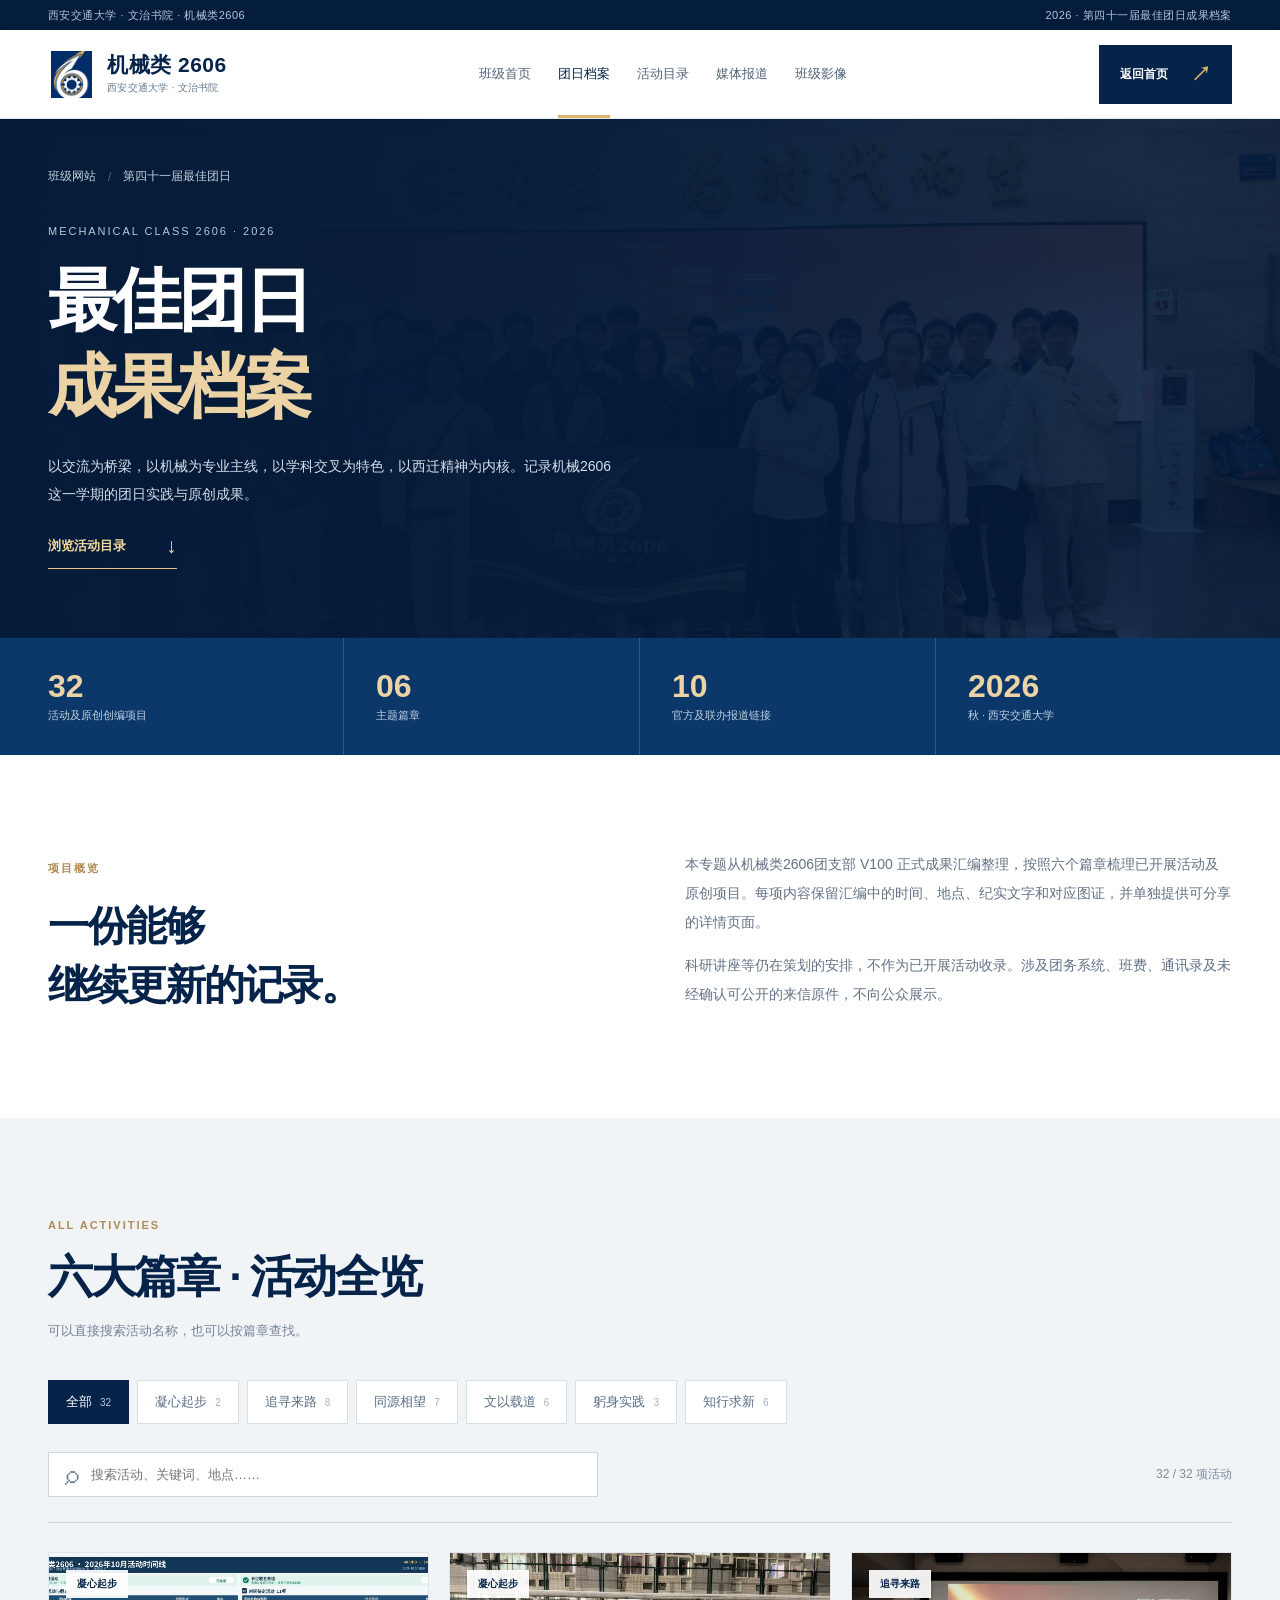
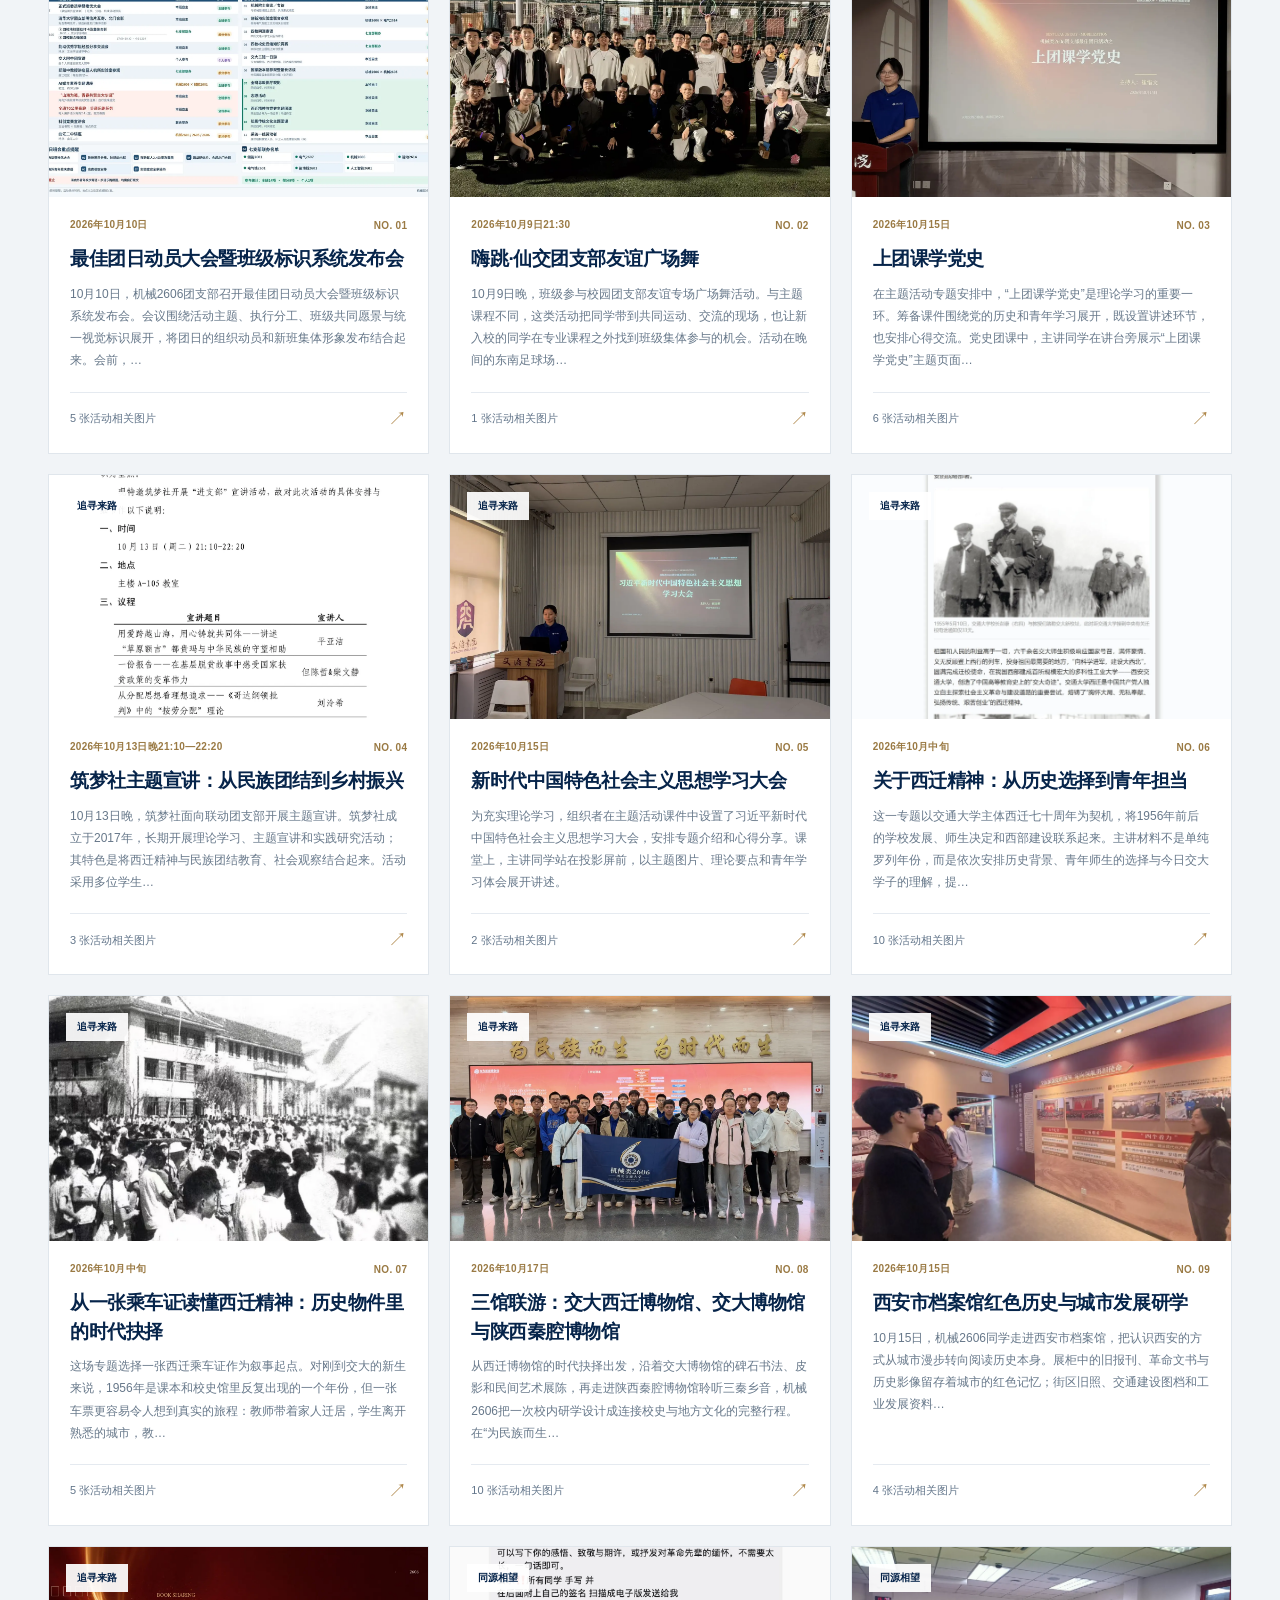
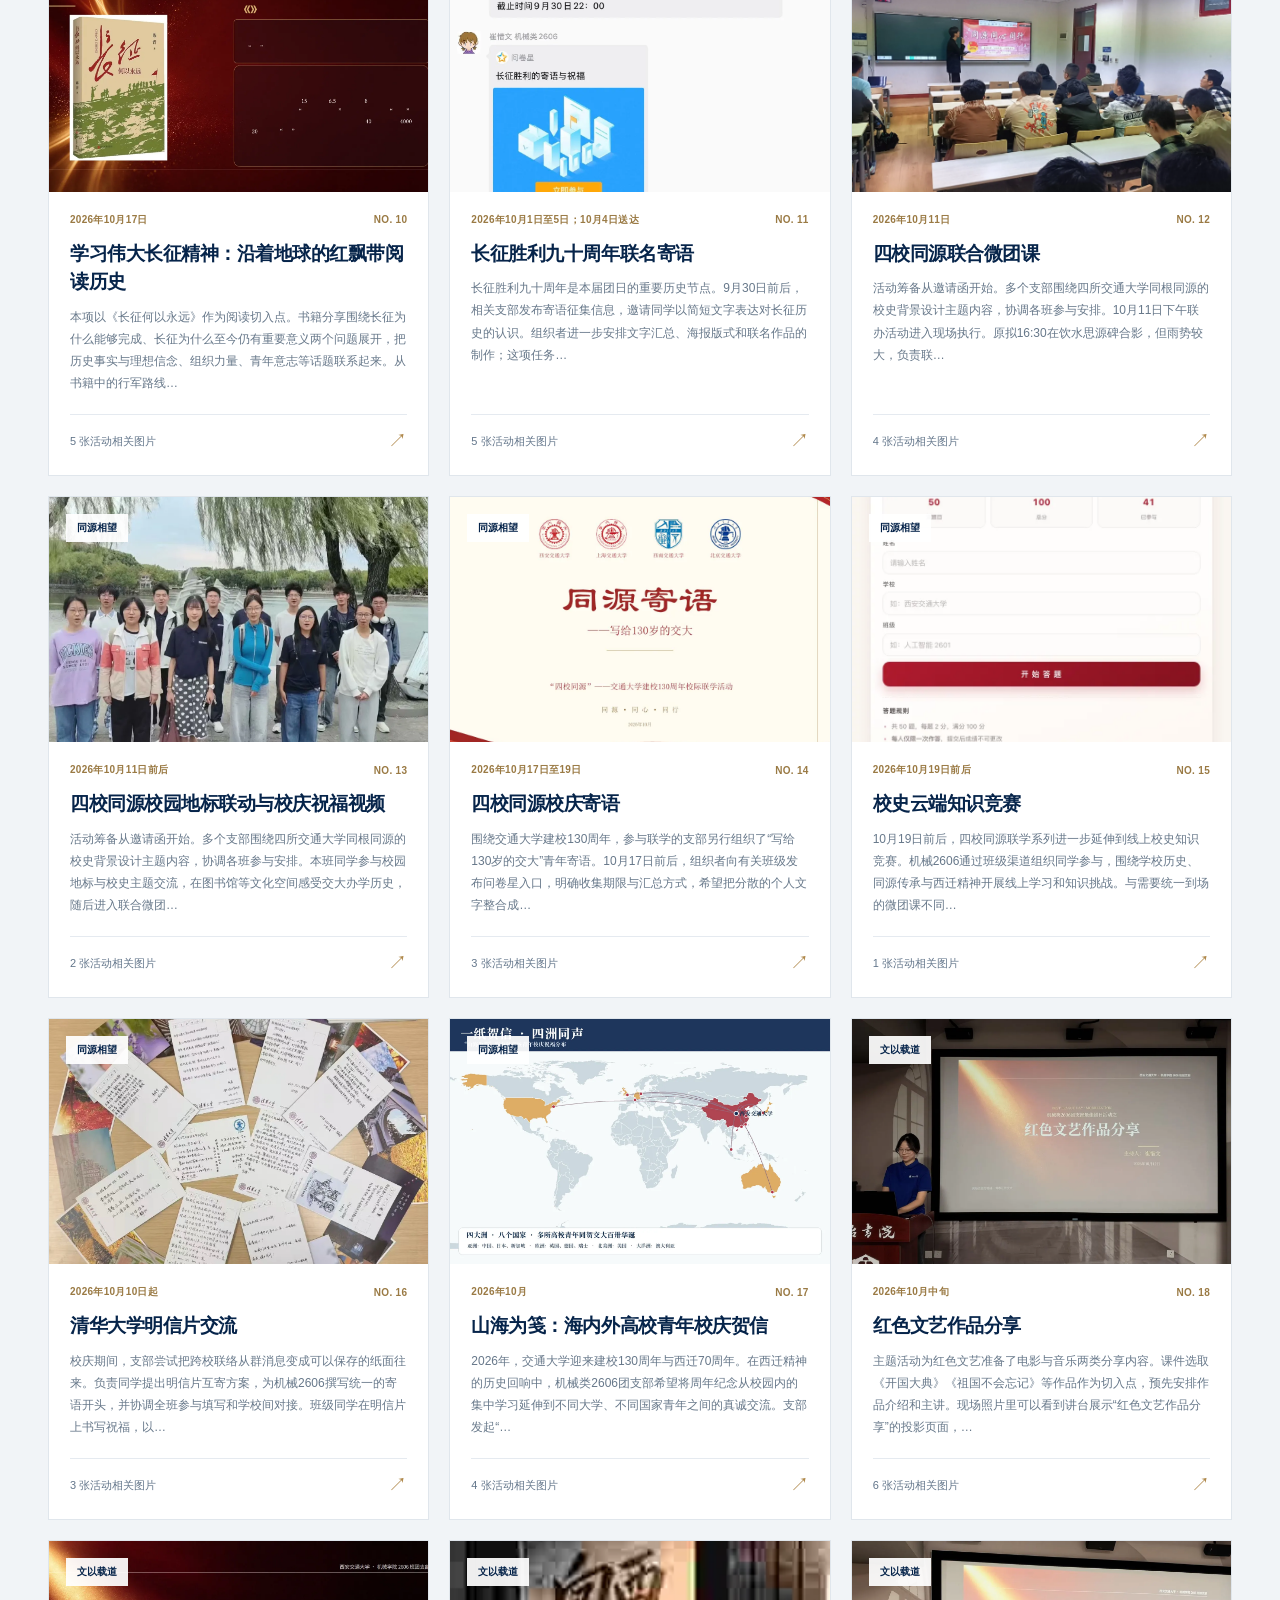
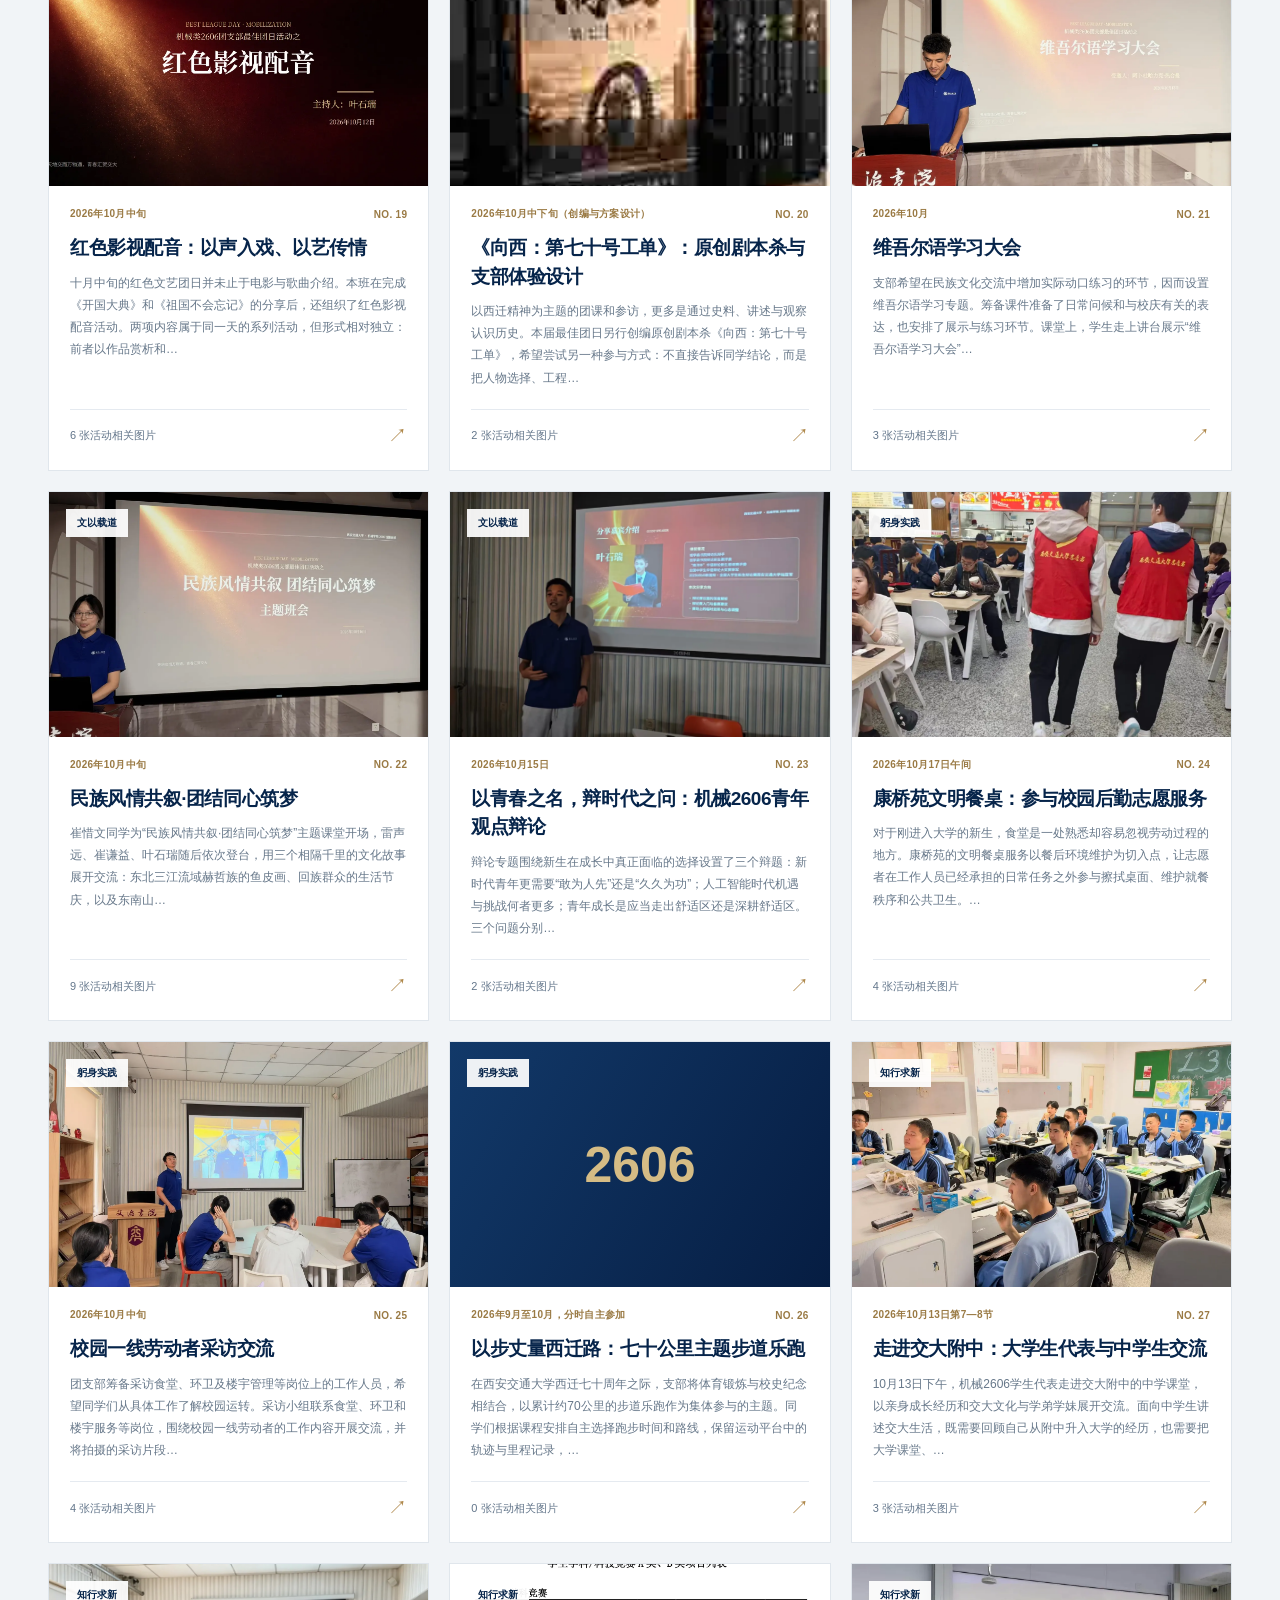
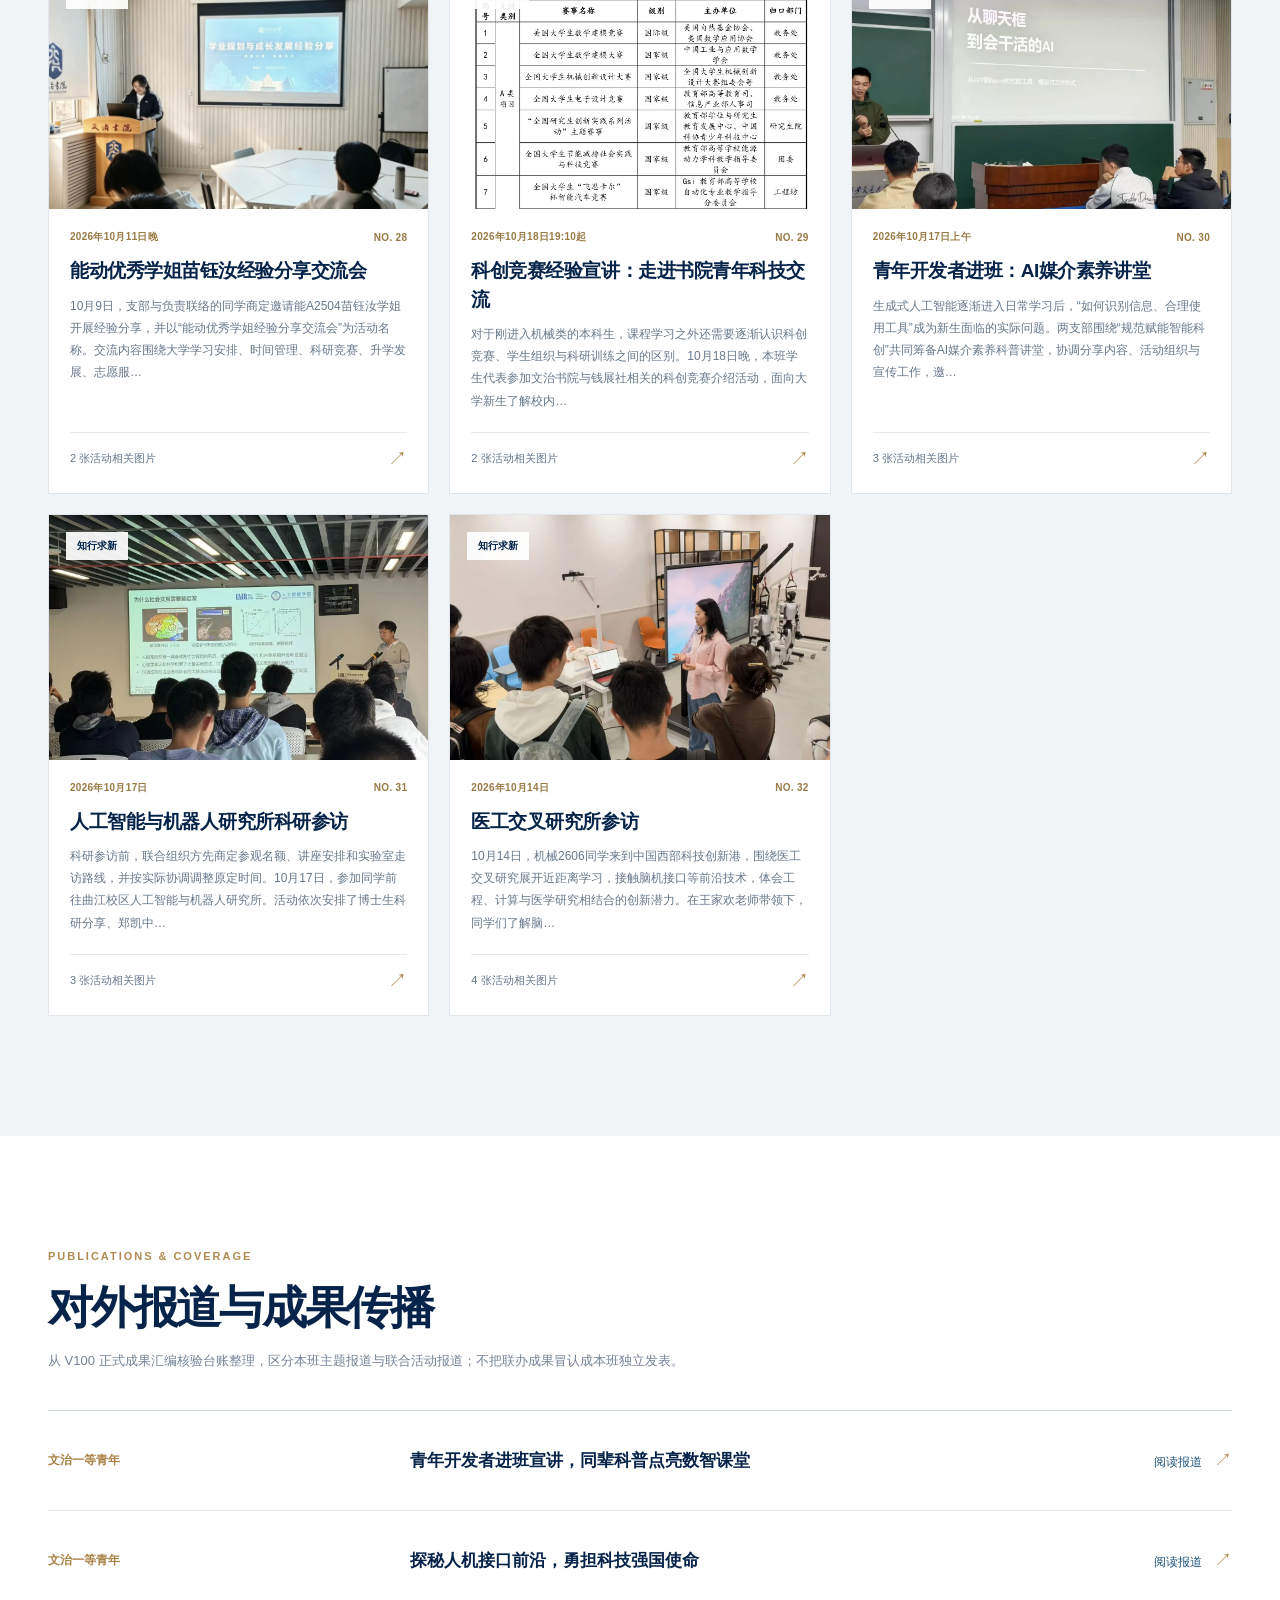
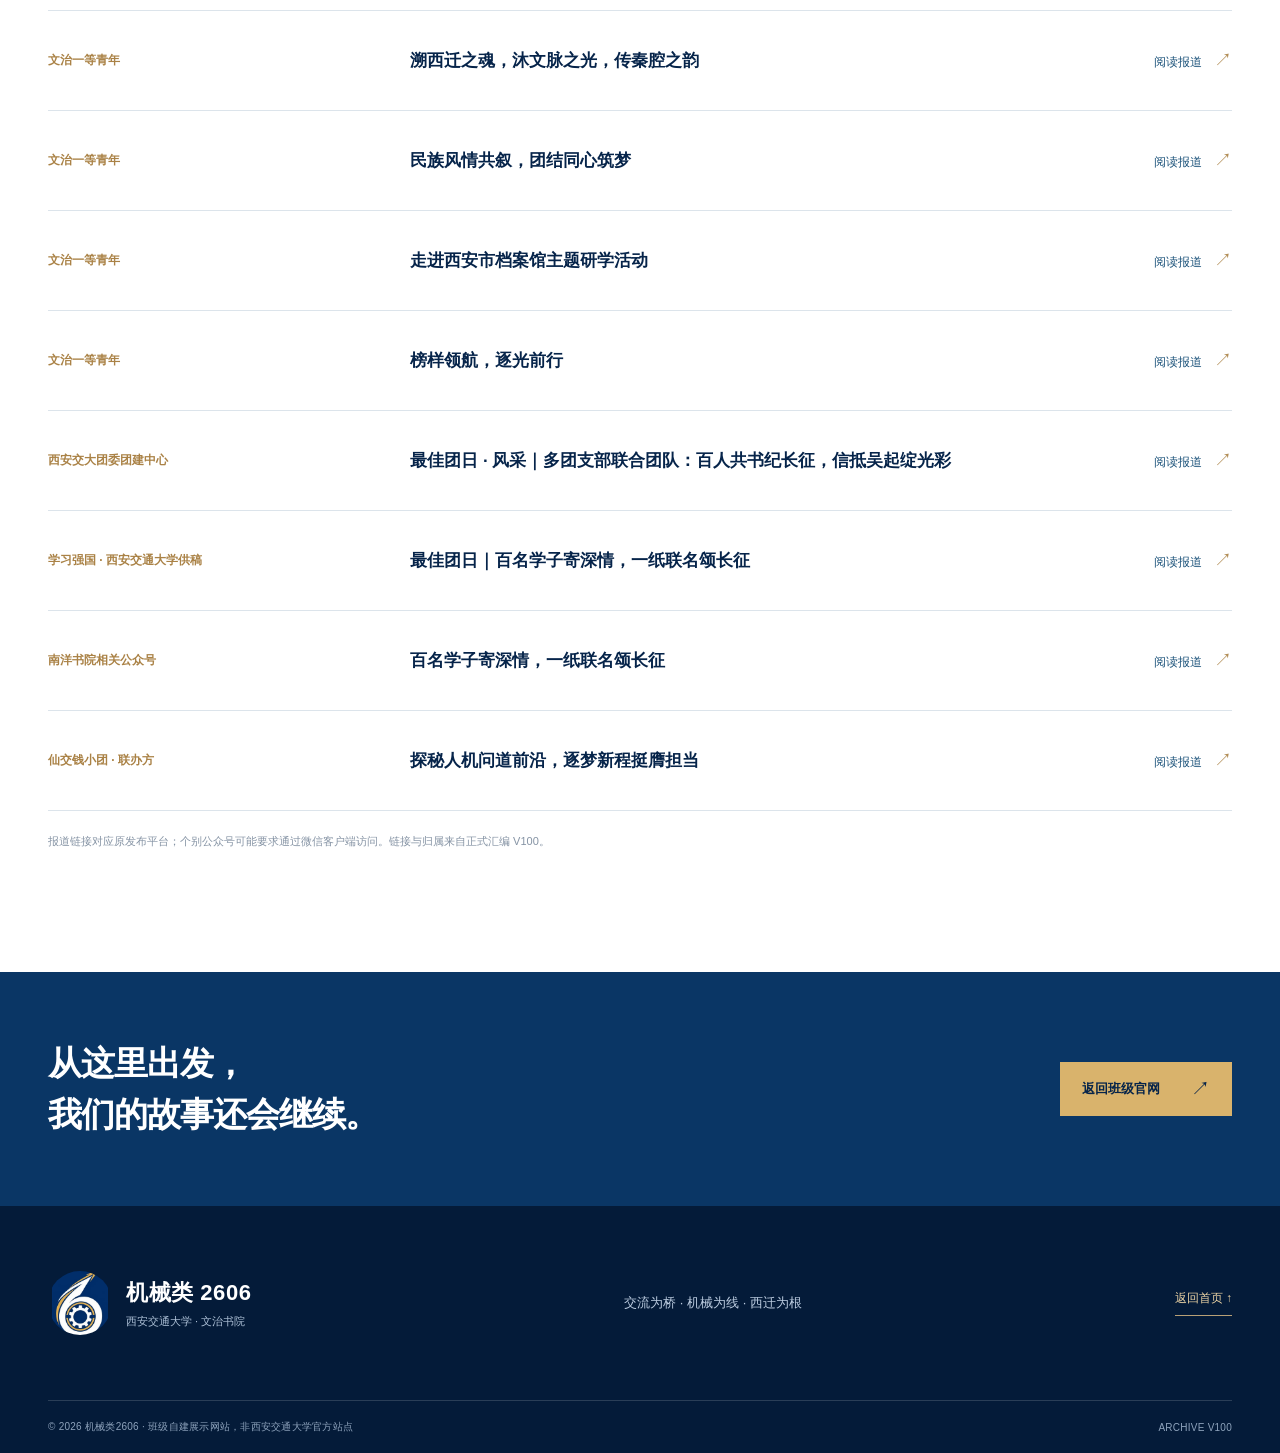
==== tuanri.html @ 4fb21ce4 "Publish complete V100 class activity archive with 32 event detail pages and press coverage" ====
<!doctype html>
<html lang="zh-CN"><head>
<meta charset="utf-8"><meta name="viewport" content="width=device-width,initial-scale=1">
<meta name="theme-color" content="#061d42">
<title>团日成果档案｜机械类2606</title>
<meta name="description" content="西安交通大学机械类2606最佳团日：32项活动与创编项目、六大主题篇章、活动照片和官方报道。">
<link rel="icon" type="image/png" href="assets/emblem.png">
<link rel="stylesheet" href="styles.css"><link rel="stylesheet" href="archive.css">
<script src="archive-data.js" defer></script><script src="archive-app.js" defer></script>
</head><body>
<a href="#content" class="skip-link">跳转到正文</a>
<div class="topbar"><div class="container topbar-inner"><span>西安交通大学 · 文治书院 · 机械类2606</span><span>2026 · 第四十一届最佳团日成果档案</span></div></div>
<header class="header archive-header"><div class="container header-inner">
<a href="index.html" class="brand"><img src="assets/emblem.png" width="47" height="47" alt=""><span><strong>机械类 2606</strong><small>西安交通大学 · 文治书院</small></span></a>
<nav class="nav archive-nav" id="mainNav" aria-label="主导航"><a href="index.html">班级首页</a><a href="tuanri.html" class="active">团日档案</a><a href="tuanri.html#catalogue">活动目录</a><a href="tuanri.html#reports">媒体报道</a><a href="index.html#gallery">班级影像</a></nav>
<a class="header-action" href="index.html">返回首页 <span>↗</span></a>
<button id="archiveMenu" class="menu-button" aria-controls="mainNav" type="button" aria-label="展开导航" aria-expanded="false"><span></span><span></span><span></span></button>
</div></header>
<main id="content">
<section id="catalogueView">
  <div class="archive-hero">
   <div class="archive-hero-photo"><img src="assets/hero-class.webp" alt="" aria-hidden="true"></div>
   <div class="container archive-hero-inner"><div class="archive-breadcrumb">班级网站 <span>/</span> 第四十一届最佳团日</div>
    <div class="archive-eyebrow">MECHANICAL CLASS 2606 · 2026</div>
    <h1>最佳团日<br><span>成果档案</span></h1>
    <p>以交流为桥梁，以机械为专业主线，以学科交叉为特色，以西迁精神为内核。记录机械2606这一学期的团日实践与原创成果。</p>
    <a href="#catalogue" class="archive-jump">浏览活动目录 <span>↓</span></a>
   </div>
  </div>
  <div class="archive-statbar"><div class="container archive-stats"><div><strong>32</strong><span>活动及原创创编项目</span></div><div><strong>06</strong><span>主题篇章</span></div><div><strong>10</strong><span>官方及联办报道链接</span></div><div><strong>2026</strong><span>秋 · 西安交通大学</span></div></div></div>
  <section class="archive-intro container">
    <div><span class="archive-overline">项目概览</span><h2>一份能够<br>继续更新的记录。</h2></div>
    <div><p>本专题从机械类2606团支部 V100 正式成果汇编整理，按照六个篇章梳理已开展活动及原创项目。每项内容保留汇编中的时间、地点、纪实文字和对应图证，并单独提供可分享的详情页面。</p><p>科研讲座等仍在策划的安排，不作为已开展活动收录。涉及团务系统、班费、通讯录及未经确认可公开的来信原件，不向公众展示。</p></div>
  </section>
  <section class="archive-catalogue" id="catalogue"><div class="container">
    <div class="archive-section-heading"><span class="archive-overline">ALL ACTIVITIES</span><h2>六大篇章 · 活动全览</h2><p>可以直接搜索活动名称，也可以按篇章查找。</p></div>
    <div class="chapter-selector" id="chapterButtons" role="group" aria-label="选择主题篇章"></div>
    <div class="archive-search-row"><label class="archive-search"><span aria-hidden="true"><icon>⌕</icon></span><input id="archiveSearch" type="search" placeholder="搜索活动、关键词、地点……" aria-label="搜索活动"></label><span id="archiveCounter">32 项活动</span></div>
    <div class="archive-cards" id="archiveCards"></div>
    <div class="archive-empty" id="archiveEmpty" hidden>没有找到匹配的活动，可以换个关键词试试。</div>
  </div></section>
  <section class="archive-reports" id="reports"><div class="container">
    <div class="archive-section-heading"><span class="archive-overline">PUBLICATIONS & COVERAGE</span><h2>对外报道与成果传播</h2><p>从 V100 正式成果汇编核验台账整理，区分本班主题报道与联合活动报道；不把联办成果冒认成本班独立发表。</p></div>
    <div id="reportsList" class="reports-list"></div>
    <p class="reports-note">报道链接对应原发布平台；个别公众号可能要求通过微信客户端访问。链接与归属来自正式汇编 V100。</p>
  </div></section>
  <section class="archive-ending"><div class="container ending-inner"><h2>从这里出发，<br>我们的故事还会继续。</h2><a href="index.html" class="btn primary">返回班级官网 <span>↗</span></a></div></section>
</section>
<section id="detailView" class="detail-view" hidden>
 <div class="container">
  <div class="detail-trail"><a href="index.html">班级首页</a><span>/</span><a href="tuanri.html#catalogue">团日档案</a><span>/</span><span id="detailTrailTitle">活动</span></div>
  <div class="detail-heading"><span id="detailChapter" class="detail-tag"></span><span id="detailNumber" class="detail-id"></span><h1 id="detailTitle"></h1><p id="detailSummary" class="detail-summary"></p></div>
  <div class="detail-meta"><div><span>活动时间</span><strong id="detailDate"></strong></div><div><span>地点 / 形式</span><strong id="detailLocation"></strong></div><div><span>组织与参与</span><strong id="detailOrganizer"></strong></div></div>
  <div class="detail-body"><article class="detail-article"><h2>活动纪实</h2><div id="detailParagraphs"></div><div id="detailReports"></div></article><aside class="detail-aside"><div class="aside-panel"><strong>机械类 2606</strong><span>第四十一届最佳团日</span><span>资料依据：V100 正式成果汇编</span><a href="tuanri.html#catalogue">查看全部 32 项活动 ↗</a></div></aside></div>
  <div id="detailPhotosSection" class="detail-photos-section"><div class="archive-section-heading"><span class="archive-overline">PHOTO DOCUMENTATION</span><h2>现场影像与活动资料</h2><p>对应此项活动的原始图片，按公开展示标准压缩整理。</p></div><div class="detail-photos" id="detailPhotos"></div></div>
  <div class="detail-next"><a href="#" id="prevActivity">← 上一项活动</a><a href="tuanri.html#catalogue" class="detail-back">返回活动目录</a><a href="#" id="nextActivity">下一项活动 →</a></div>
 </div>
</section>
</main>
<footer class="footer"><div class="container footer-main"><div class="footer-brand"><img src="assets/emblem.png" alt="" width="64" height="64"><div><strong>机械类 2606</strong><span>西安交通大学 · 文治书院</span></div></div><p>交流为桥 · 机械为线 · 西迁为根</p><a href="index.html">返回首页 ↑</a></div><div class="container footer-base"><span>© 2026 机械类2606 · 班级自建展示网站，非西安交通大学官方站点</span><span>ARCHIVE V100</span></div></footer>
<dialog id="archiveLightbox" class="lightbox" aria-label="图片预览"><button id="archiveLightboxClose" class="lightbox-close" type="button" aria-label="关闭">×</button><button id="archiveLightboxPrev" class="lightbox-arrow left" type="button" aria-label="上一张">‹</button><img id="archiveLightboxImg" src="" alt=""><button id="archiveLightboxNext" class="lightbox-arrow right" type="button" aria-label="下一张">›</button><div class="lightbox-caption"><span id="archiveLightboxTitle"></span><span id="archiveLightboxCount"></span></div></dialog>
</body></html>
---- styles.css ----
:root{--navy:#06244a;--navy-deep:#041a37;--blue:#0e4076;--gold:#d9b36c;--gold-light:#ebd3a5;--paper:#f6f8fa;--text:#14243a;--muted:#68768a;--border:#dbe1e8;--sans:"DM Sans",-apple-system,BlinkMacSystemFont,"PingFang SC","Microsoft Yahei",sans-serif}
*{box-sizing:border-box}html{scroll-behavior:smooth;scroll-padding-top:92px}body{margin:0;font-family:var(--sans);color:var(--text);background:#fff;-webkit-font-smoothing:antialiased}a{color:inherit;text-decoration:none}button{font:inherit;cursor:pointer}img{max-width:100%;display:block}a:focus-visible,button:focus-visible{outline:2px solid #dbac4f;outline-offset:4px}::selection{background:#d7b46f;color:#04254b}.container{width:min(1280px,calc(100% - 96px));margin-inline:auto}.skip-link{position:absolute;top:-100px;left:15px;padding:10px;background:#fff;z-index:1000}.skip-link:focus{top:10px}
.topbar{background:#051d3d;color:#b2c5d8}.topbar-inner{height:30px;display:flex;justify-content:space-between;align-items:center;font-size:11px;letter-spacing:.045em}.topbar i{display:inline-block;height:3px;width:3px;border-radius:50%;background:var(--gold);margin:0 12px;vertical-align:middle}
.header{height:89px;position:sticky;top:0;z-index:50;background:#fff;border-bottom:1px solid #e3e8ed;box-shadow:0 3px 15px #0523450a}.header-inner{height:100%;display:flex;gap:30px;align-items:center}.brand{display:flex;align-items:center;gap:12px;flex-shrink:0}.brand img{object-fit:contain;width:47px;height:47px}.brand span{display:flex;flex-direction:column;gap:5px}.brand strong{color:var(--navy);font-size:21px;letter-spacing:.025em;line-height:1.1}.brand small{font-size:10px;color:#65788d;letter-spacing:.025em}.nav{display:flex;gap:clamp(18px,2.1vw,33px);align-items:center;justify-content:center;flex:1;white-space:nowrap;height:100%}.nav a{font-size:13px;color:#526375;display:flex;align-items:center;height:100%;position:relative;transition:color .2s}.nav a:after{content:"";height:3px;position:absolute;bottom:0;left:0;right:100%;background:var(--gold);transition:right .2s}.nav a:hover,.nav a.active{color:var(--navy);font-weight:700}.nav a:hover:after,.nav a.active:after{right:0}.header-action{background:var(--navy);color:#fff;white-space:nowrap;font-size:12px;font-weight:650;padding:16px 21px;display:inline-flex;align-items:center;gap:23px;transition:background .2s}.header-action span{font-size:20px;color:var(--gold)}.header-action:hover{background:#164676}.menu-button{border:0;background:none;width:42px;height:42px;flex-shrink:0;padding:10px;display:none;flex-direction:column;justify-content:center;align-items:center;gap:5px}.menu-button span{height:2px;width:24px;background:var(--navy)}
.hero{min-height:680px;height:calc(100vh - 119px);max-height:820px;position:relative;overflow:hidden;color:#fff;background:var(--navy)}.hero-background,.hero-overlay{position:absolute;inset:0}.hero-background img{width:100%;height:100%;object-fit:cover;object-position:center 38%;filter:saturate(.93)}.hero-overlay{background:linear-gradient(90deg,#041c3cf7 0%,#061d3de8 29%,#092a4ccc 48%,#071d396a 74%,#091b3490 100%),linear-gradient(0deg,#061b38c9 0%,transparent 32%)}.hero-content{position:relative;z-index:2;height:calc(100% - 66px);display:flex;align-items:center;justify-content:space-between;gap:40px}.hero-copy{padding-bottom:8px}.hero-eyebrow{font-size:13px;letter-spacing:.16em;display:flex;align-items:center;gap:13px;color:#d4e0ec;margin-bottom:34px}.hero-eyebrow span{width:31px;height:3px;background:var(--gold)}.hero h1{font-size:clamp(57px,6vw,89px);line-height:1.25;letter-spacing:-.055em;margin:0 0 29px;font-weight:800;text-shadow:0 7px 25px #00182a3a}.hero h1 span{color:var(--gold-light)}.hero-copy p{font-size:16px;line-height:2.03;color:#e0e8f3;letter-spacing:.025em;margin:0 0 36px}.hero-buttons{display:flex;gap:12px;flex-wrap:wrap}.btn{border:1px solid transparent;min-height:51px;display:inline-flex;justify-content:space-between;align-items:center;gap:31px;padding:13px 21px;font-weight:650;font-size:13px;transition:background .2s,transform .2s}.btn:hover{transform:translateY(-2px)}.btn span{font-size:19px;font-weight:400}.btn.primary{background:var(--gold);color:var(--navy)}.btn.primary:hover{background:#e6c48c}.btn.secondary{border-color:#ffffff75;color:#fff;background:#173c6377}.btn.secondary:hover{background:#ffffff23}.hero-side{writing-mode:vertical-rl;transform:rotate(180deg);font-size:10px;font-weight:700;letter-spacing:.27em;color:#c7d5e5;align-self:stretch;display:flex;align-items:center;justify-content:center;white-space:nowrap}.hero-side span{color:var(--gold);margin:18px 0}.hero-bottom{position:absolute;bottom:0;left:0;right:0;height:66px;z-index:3;border-top:1px solid #ffffff3c;background:#061b38a1}.hero-bottom-inner{display:flex;height:100%;justify-content:space-between;align-items:center;color:#d5e1ef;font-size:11px;letter-spacing:.1em}.hero-bottom a{display:flex;gap:22px;align-items:center}.hero-bottom a span{font-size:21px;color:var(--gold)}
.section-padding{padding:113px 0}.section-overline{font-weight:700;font-size:11px;letter-spacing:.17em;color:#9b723b;display:flex;align-items:center;gap:14px;margin-bottom:32px}.section-overline span{width:30px;height:1px;background:#ab9878}.intro{background:#fff}.intro-lead{display:grid;grid-template-columns:1.05fr .95fr;gap:100px;align-items:end}.intro h2,.section-heading h2,.identity h2{font-size:clamp(36px,4.2vw,60px);line-height:1.43;letter-spacing:-.05em;margin:0;font-weight:800}.intro h2 span{color:#bf9046}.intro-text{padding:0 0 5px}.intro-text p{font-size:15px;line-height:2.06;color:#5c6b7c;margin:0 0 15px}.intro-text p:first-child{color:var(--navy);font-weight:700;font-size:17px}.link-underline{font-size:13px;font-weight:700;color:var(--navy);border-bottom:1px solid #b69e73;padding-bottom:11px;display:inline-flex;gap:23px;align-items:center;margin-top:22px;transition:gap .2s}.link-underline:hover{gap:30px}.link-underline span{font-size:20px;font-weight:400;color:#ae8547}.intro-strip{display:grid;grid-template-columns:repeat(4,1fr);margin-top:79px;border-top:1px solid #cbd4de;border-bottom:1px solid #cbd4de}.intro-strip>div{padding:30px 35px;border-right:1px solid #dce2e9;display:flex;flex-direction:column;gap:10px}.intro-strip>div:first-child{padding-left:0}.intro-strip>div:last-child{border:0}.intro-strip strong{font-size:32px;color:var(--navy);font-weight:800;letter-spacing:-.04em}.intro-strip span{font-size:12px;color:#6e7c89}
.mission{background:var(--navy-deep);color:#fff}.section-heading{display:flex;align-items:end;justify-content:space-between;gap:70px;margin-bottom:47px}.section-heading>p{font-size:14px;color:#67778a;line-height:2.1;max-width:420px;margin:0 0 5px}.light-heading .section-overline{color:#d8b783}.light-heading .section-overline span{background:#a38557}.light-heading>p{color:#c9d5e5}.mission-layout{display:grid;grid-template-columns:1.2fr .8fr;gap:17px;min-height:530px}.mission-feature{position:relative;overflow:hidden;min-height:530px;background:#244b71}.mission-feature img{width:100%;height:100%;object-fit:cover;position:absolute;inset:0;transition:transform .65s}.mission-feature:hover img,.mission-secondary article:hover img{transform:scale(1.035)}.mission-feature-shade{position:absolute;inset:0;background:linear-gradient(0deg,#031a38ee,transparent 72%)}.mission-feature-text{position:absolute;bottom:37px;left:37px;right:37px}.mission-feature-text span,.mission-secondary article span{color:#f1cd94;font-size:11px;letter-spacing:.09em;font-weight:700}.mission-feature-text h3{font-size:31px;line-height:1.4;letter-spacing:-.025em;margin:14px 0}.mission-feature-text p{font-size:12px;line-height:1.9;color:#e6edf6;max-width:480px}.mission-secondary{display:grid;grid-template-rows:1fr 1fr;gap:17px}.mission-secondary article{position:relative;min-height:0;overflow:hidden;background:#183f63}.mission-secondary article:before{content:"";position:absolute;inset:0;z-index:1;background:linear-gradient(0deg,#06203add,transparent 78%)}.mission-secondary img{width:100%;height:100%;object-fit:cover;position:absolute;inset:0;transition:transform .5s}.mission-secondary article>div{position:absolute;z-index:2;left:25px;bottom:22px;right:18px}.mission-secondary article h3{font-size:23px;line-height:1.4;margin:11px 0 0}.mission-bottom{margin-top:24px;display:flex;justify-content:space-between;align-items:center;gap:25px;border-top:1px solid #ffffff37;padding-top:19px}.mission-bottom p{font-size:13px;letter-spacing:.05em;color:#a4bed8}.white-link{color:#fff;margin:0}.white-link span{color:var(--gold)}
.events{background:var(--paper)}.events-head{margin-bottom:33px}.filters{display:flex;gap:8px;flex-wrap:wrap;margin-bottom:31px}.filters button{background:#fff;border:1px solid #d1d9e2;padding:11px 22px;color:#617186;font-size:13px;transition:background .2s,color .2s}.filters button.selected,.filters button:hover{background:var(--navy);color:#fff;border-color:var(--navy)}.events-grid{display:grid;grid-template-columns:repeat(3,1fr);gap:22px}.event-card{background:#fff;border:1px solid #dde4eb;display:flex;flex-direction:column;transition:transform .2s,box-shadow .2s}.event-card:hover{transform:translateY(-5px);box-shadow:0 19px 28px #13274119}.event-card-photo{width:100%;aspect-ratio:1.52;overflow:hidden;background:#d3dbe3;display:block;position:relative}.event-card-photo img{height:100%;width:100%;object-fit:cover;transition:transform .5s}.event-card:hover .event-card-photo img{transform:scale(1.045)}.event-card-photo span{position:absolute;bottom:17px;left:18px;background:#fff;font-size:10px;font-weight:750;color:var(--navy);padding:8px 11px}.event-card-info{padding:22px 22px 25px;display:flex;flex:1;flex-direction:column}.event-meta{font-weight:700;letter-spacing:.1em;font-size:10px;color:#a38350}.event-card h3{font-size:21px;letter-spacing:-.02em;line-height:1.48;margin:13px 0 12px;color:var(--navy)}.event-card p{font-size:13px;line-height:1.9;color:#667586;margin:0 0 24px;flex:1}.event-card footer{display:flex;align-items:center;justify-content:space-between;border-top:1px solid #e8edf1;padding-top:14px;font-size:11px;color:#8b99a6}.event-card footer span:last-child{color:#ac874f;font-size:20px}.events-note{margin-top:38px;display:flex;justify-content:space-between;gap:30px;align-items:center;font-size:12px;color:#84909d}.events-note a{color:var(--navy);font-weight:700;font-size:13px}.events-note a span{font-size:19px;margin-left:15px;color:#aa864c}
.quote-band{background:#0a3767;color:#fff;overflow:hidden}.quote-inner{display:flex;gap:50px;align-items:center;justify-content:space-between;min-height:340px;position:relative}.quote-left{font-size:clamp(45px,5.2vw,73px);line-height:1.2;letter-spacing:-.04em;font-weight:800;padding:50px 0}.quote-body{font-size:19px;line-height:1.85;color:#e9eff7;margin-right:130px}.quote-body span{display:block;color:var(--gold-light);font-size:11px;margin-top:26px}.quote-emblem{width:250px;opacity:.18;position:absolute;right:-67px;transform:rotate(-12deg)}.quote-emblem img{width:100%;border-radius:50%}
.gallery{background:#fff}.gallery-head{margin-bottom:41px}.photo-grid{display:grid;grid-template-columns:repeat(12,minmax(0,1fr));gap:11px;grid-auto-flow:dense}.photo-item{border:0;background:#dfe4e9;grid-column:span 3;aspect-ratio:1.27;overflow:hidden;position:relative;padding:0;display:block}.photo-item:nth-child(1),.photo-item:nth-child(6){grid-column:span 6;aspect-ratio:2.62}.photo-item img{width:100%;height:100%;object-fit:cover;transition:transform .5s}.photo-item:hover img{transform:scale(1.05)}.photo-caption{position:absolute;inset:auto 0 0;background:linear-gradient(0deg,#071c34dd,transparent);min-height:88px;color:#fff;font-size:13px;font-weight:650;padding:43px 16px 12px;display:flex;justify-content:space-between;align-items:end;text-align:left}.photo-caption i{font-size:19px;font-style:normal}.photo-item.extra{display:none}.photo-grid.expanded .photo-item.extra{display:block}.more-photos{display:block;margin:31px auto 0;background:#fff;border:1px solid #c4cdd5;padding:15px 31px;font-size:13px;color:var(--navy);font-weight:700}.more-photos:hover{border-color:var(--navy);background:var(--paper)}.more-photos span{font-size:19px;margin-left:23px}
.identity{background:#f0f3f6}.identity-grid{display:grid;grid-template-columns:1.07fr .93fr;gap:75px;align-items:center}.identity-image{padding:20px;background:#fff;box-shadow:0 15px 40px #12294413}.identity-image img{width:100%;aspect-ratio:1.49;object-fit:contain;background:var(--navy)}.identity-content>p{font-size:14px;color:#5e6c7b;line-height:2.05;margin:23px 0 0}.identity-actions{margin-top:27px;display:flex;align-items:center;gap:29px;flex-wrap:wrap}.identity-actions .btn{min-height:48px}.identity-actions .link-underline{margin:0}
.footer{background:#041b39;color:#fff}.footer-main{padding:65px 0;display:flex;justify-content:space-between;align-items:center;gap:40px}.footer-brand{display:flex;gap:14px;align-items:center}.footer-brand img{border-radius:50%;object-fit:contain}.footer-brand>div{display:flex;flex-direction:column;gap:6px}.footer-brand strong{font-size:22px;letter-spacing:.025em}.footer-brand span{font-size:11px;color:#adc0d6}.footer-main p{font-size:13px;line-height:1.9;color:#bccce0}.footer-main>a{border-bottom:1px solid #b8a076;color:var(--gold-light);padding-bottom:8px;white-space:nowrap;font-size:12px}.footer-base{border-top:1px solid #ffffff27;display:flex;align-items:center;justify-content:space-between;gap:30px;padding:19px 0;font-size:10px;color:#8ea3bc;letter-spacing:.025em}
.lightbox{position:fixed;inset:0;border:0;width:100vw;height:100vh;max-width:100vw;max-height:100vh;background:#04152b;color:#fff;padding:25px 70px 20px}.lightbox::backdrop{background:#04152b}.lightbox img{height:calc(100% - 65px);width:100%;object-fit:contain}.lightbox-close{position:absolute;top:18px;right:23px;width:45px;height:45px;border:1px solid #9cacbe;background:#041c3daa;color:#fff;font-size:26px;z-index:5}.lightbox-arrow{position:absolute;top:44%;height:70px;width:48px;font-size:38px;color:#fff;border:1px solid #ffffff5d;background:#07152acc}.lightbox-arrow.left{left:17px}.lightbox-arrow.right{right:17px}.lightbox-caption{height:65px;display:flex;justify-content:space-between;align-items:center;color:#bac7d7;font-size:13px;padding:0 20px}
@media(max-width:1150px){.container{width:calc(100% - 70px)}.nav{gap:17px}.nav a{font-size:12px}.header-action{display:none}.hero{min-height:620px}.hero h1{font-size:68px}.intro-lead{gap:45px}.section-heading{gap:32px}.identity-grid{gap:45px}.mission-layout{min-height:440px}.mission-feature{min-height:440px}}
@media(max-width:870px){.header{height:77px}.header-inner{justify-content:space-between}.menu-button{display:flex;margin-left:auto}.nav{display:none;position:absolute;top:77px;left:0;right:0;height:auto;background:#fff;box-shadow:0 20px 25px #0925461c;border-top:1px solid #e5e9ee;padding:15px 35px 23px;flex-direction:column;align-items:stretch;gap:0}.nav.open{display:flex}.nav a{padding:16px 0;font-size:14px;border-bottom:1px solid #e7eaee;height:auto}.nav a:after{display:none}.hero{height:680px}.hero h1{font-size:64px}.hero-side{display:none}.intro-lead{grid-template-columns:1fr 1fr;gap:35px}.intro h2,.section-heading h2,.identity h2{font-size:43px}.intro-strip>div{padding:25px 17px}.mission-feature{min-height:410px}.mission-layout{min-height:410px}.mission-feature-text h3{font-size:26px}.mission-secondary article h3{font-size:20px}.events-grid{grid-template-columns:repeat(2,1fr)}.photo-item{grid-column:span 4}.photo-item:nth-child(1),.photo-item:nth-child(6){grid-column:span 8;aspect-ratio:2.62}.quote-body{margin-right:0}.quote-emblem{opacity:.11}.identity-grid{gap:28px}}
@media(max-width:600px){html{scroll-padding-top:74px}.container{width:calc(100% - 36px)}.topbar-inner{height:27px;font-size:9px}.topbar-inner span:last-child{display:none}.header{height:71px}.header-inner{gap:8px}.brand img{width:42px;height:42px}.brand strong{font-size:18px}.brand small{font-size:9px}.nav{top:71px;padding:10px 18px 23px}.hero{height:640px;max-height:none;min-height:0}.hero-background img{object-position:61% center}.hero-overlay{background:linear-gradient(90deg,#041b3ded,#041a38aa 75%),linear-gradient(0deg,#041b3de0,transparent 65%)}.hero-content{height:calc(100% - 55px);align-items:center}.hero-eyebrow{font-size:10px;letter-spacing:.09em;margin-bottom:25px}.hero h1{font-size:clamp(41px,11.5vw,64px);line-height:1.33;margin-bottom:20px}.hero-copy p{font-size:12px;line-height:2;max-width:355px;margin-bottom:28px}.hero-copy p br{display:none}.hero-buttons{gap:10px}.btn{font-size:12px;padding:11px 14px;gap:15px;min-height:47px}.btn span{font-size:17px}.hero-bottom{height:55px}.hero-bottom-inner{font-size:9px;letter-spacing:.02em}.hero-bottom a{gap:10px}.section-padding{padding:74px 0}.section-overline{font-size:10px;margin-bottom:24px;letter-spacing:.09em}.intro-lead{grid-template-columns:1fr;gap:24px}.intro h2,.section-heading h2,.identity h2{font-size:clamp(35px,9.5vw,47px)}.intro-text p{font-size:13px;line-height:1.95}.intro-text p:first-child{font-size:15px}.intro-strip{grid-template-columns:repeat(2,1fr);margin-top:42px}.intro-strip>div{padding:19px 15px;border-bottom:1px solid #dce2e9}.intro-strip>div:first-child{padding-left:15px}.intro-strip>div:nth-child(2){border-right:0}.intro-strip>div:nth-child(3),.intro-strip>div:nth-child(4){border-bottom:0}.intro-strip strong{font-size:25px}.intro-strip span{font-size:10px}.section-heading{display:block;margin-bottom:31px}.section-heading>p{margin-top:18px;font-size:12px;line-height:1.9}.mission-layout{display:block;min-height:0}.mission-feature{min-height:370px}.mission-feature-text{left:20px;bottom:16px;right:20px}.mission-feature-text h3{font-size:26px}.mission-feature-text p{font-size:11px}.mission-secondary{display:grid;grid-template-columns:1fr 1fr;grid-template-rows:210px;gap:10px;margin-top:10px}.mission-secondary article>div{left:12px;bottom:13px;right:9px}.mission-secondary article h3{font-size:15px}.mission-secondary article span{font-size:9px}.mission-bottom{display:block}.mission-bottom p{font-size:11px;line-height:1.9;margin-bottom:15px}.filters{gap:6px;margin-bottom:24px}.filters button{padding:8px 10px;font-size:11px}.events-grid{grid-template-columns:repeat(2,minmax(0,1fr));gap:11px}.event-card-photo{aspect-ratio:1.12}.event-card-photo span{bottom:8px;left:7px;padding:6px 8px;font-size:9px}.event-card-info{padding:15px 11px 17px}.event-meta{font-size:9px}.event-card h3{font-size:16px;line-height:1.5;margin:10px 0}.event-card p{font-size:11px;line-height:1.7;margin-bottom:16px}.event-card footer{font-size:9px}.events-note{flex-direction:column;align-items:flex-start;gap:14px;font-size:11px;margin-top:24px}.quote-inner{min-height:320px;display:block;padding:47px 0}.quote-left{font-size:46px;padding:0 0 23px}.quote-body{font-size:15px}.quote-body span{margin-top:17px}.quote-emblem{width:170px;right:0;bottom:0}.photo-grid{grid-template-columns:repeat(4,minmax(0,1fr));gap:7px}.photo-item,.photo-item:nth-child(1),.photo-item:nth-child(6){grid-column:span 2;aspect-ratio:1.13}.photo-item:nth-child(1){grid-column:span 4;aspect-ratio:1.7}.photo-caption{min-height:65px;padding:36px 10px 9px;font-size:11px}.photo-caption i{font-size:16px}.identity-grid{grid-template-columns:1fr;gap:35px}.identity-image{padding:11px}.identity-content>p{font-size:13px;line-height:1.9;margin-top:17px}.identity-actions{gap:25px}.identity-actions .link-underline{font-size:12px}.footer-main{display:block;padding:45px 0}.footer-main p{margin:31px 0 27px}.footer-base{display:block;line-height:1.9;font-size:10px}.footer-base span{display:block}.lightbox{padding:16px 36px 10px}.lightbox-arrow{width:30px;height:54px;font-size:27px}.lightbox-arrow.left{left:4px}.lightbox-arrow.right{right:4px}.lightbox-caption{padding:0;font-size:11px}}
@media(prefers-reduced-motion:reduce){*,*:before,*:after{scroll-behavior:auto!important;transition:none!important;animation:none!important}}

.homepage-archive-cta{margin-top:35px;background:var(--navy);color:white;padding:32px 37px;display:flex;justify-content:space-between;gap:30px;align-items:center}.homepage-archive-cta>div{display:flex;flex-direction:column;gap:10px}.homepage-archive-cta>div>span{font-size:10px;letter-spacing:.16em;color:#d9b77c}.homepage-archive-cta strong{font-size:26px;letter-spacing:-.03em}.homepage-archive-cta p{font-size:12px;color:#b8c8da;margin:0;line-height:1.8}.homepage-archive-cta>a{white-space:nowrap;border:1px solid #c5a26e;color:#f3d29a;padding:14px 18px;font-size:13px;font-weight:700}.homepage-archive-cta>a span{font-size:19px;margin-left:14px}@media(max-width:650px){.homepage-archive-cta{display:block;padding:25px 22px}.homepage-archive-cta strong{font-size:21px}.homepage-archive-cta>a{display:inline-flex;margin-top:23px;font-size:12px}}
---- archive.css ----
/* 2606 - archive extension. Keeps existing corporate site visual system. */
.archive-header .nav a{font-weight:500}.archive-breadcrumb,.detail-trail{display:flex;gap:12px;align-items:center;font-size:12px;color:#c1cfdd}.archive-breadcrumb span,.detail-trail span:not(:last-child){opacity:.45}
.archive-hero{background:var(--navy-deep);color:#fff;min-height:505px;position:relative;overflow:hidden}.archive-hero-photo,.archive-hero-photo img{position:absolute;inset:0;width:100%;height:100%}.archive-hero-photo img{object-fit:cover;object-position:center 45%;opacity:.24}.archive-hero-photo:after{content:"";position:absolute;inset:0;background:linear-gradient(90deg,#041b39 0%,#041b39d9 45%,#041b3977)}.archive-hero-inner{position:relative;z-index:2;padding:49px 0 69px}.archive-eyebrow{font-size:11px;letter-spacing:.18em;color:#b7c6d8;margin:40px 0 20px}.archive-hero h1{font-size:clamp(52px,5.4vw,77px);line-height:1.25;letter-spacing:-.055em;margin:0;font-weight:800}.archive-hero h1 span{color:var(--gold-light)}.archive-hero p{max-width:570px;color:#d5dfec;font-size:14px;line-height:2;margin:22px 0 26px}.archive-jump{border-bottom:1px solid #e4c58c;color:#f4d79a;display:inline-flex;gap:40px;align-items:center;padding-bottom:10px;font-size:13px;font-weight:650}.archive-jump span{font-size:21px}
.archive-statbar{background:#0b3868;color:#fff}.archive-stats{display:grid;grid-template-columns:repeat(4,minmax(0,1fr));min-height:117px}.archive-stats>div{border-right:1px solid #ffffff2c;padding:24px 32px;display:flex;flex-direction:column;justify-content:center;gap:6px}.archive-stats>div:first-child{padding-left:0}.archive-stats>div:last-child{border:0}.archive-stats strong{font-size:32px;line-height:1;color:var(--gold-light)}.archive-stats span{font-size:11px;color:#bfd0e3}
.archive-intro{display:grid;grid-template-columns:1fr 1fr;gap:90px;align-items:center;padding-top:95px;padding-bottom:95px}.archive-overline{font-size:11px;font-weight:750;color:#b08a50;letter-spacing:.18em}.archive-intro h2{font-size:clamp(31px,3.2vw,50px);line-height:1.45;letter-spacing:-.05em;margin:21px 0 0;color:var(--navy)}.archive-intro p{font-size:14px;line-height:2.08;color:#627284;margin:0 0 14px}
.archive-catalogue{padding:97px 0 120px;background:#f1f4f7}.archive-section-heading{margin-bottom:36px}.archive-section-heading h2{font-size:clamp(32px,3.5vw,51px);color:var(--navy);letter-spacing:-.05em;margin:13px 0 12px;line-height:1.35}.archive-section-heading p{font-size:13px;line-height:1.9;color:#758397;margin:0;max-width:780px}.chapter-selector{display:flex;gap:8px;flex-wrap:wrap;margin-bottom:28px}.chapter-selector button{padding:12px 17px;color:#596e84;background:#fff;border:1px solid #d8e0e7;font-size:13px}.chapter-selector button.selected,.chapter-selector button:hover{background:var(--navy);color:#fff;border-color:var(--navy)}.chapter-selector button span{color:#a4b0be;font-size:10px;margin-left:8px}.chapter-selector button.selected span{color:#b7c8d9}
.archive-search-row{display:flex;align-items:center;justify-content:space-between;gap:20px;padding-bottom:25px;border-bottom:1px solid #cbd5de}.archive-search{display:flex;align-items:center;gap:12px;background:#fff;border:1px solid #cdd7df;width:min(550px,100%);padding:0 16px;color:#637a8d}.archive-search span{font-size:27px}.archive-search input{width:100%;background:transparent;border:0;outline:0;padding:14px 0;color:var(--navy);font:inherit;font-size:13px}.archive-search-row>span{font-size:12px;color:#7d8a9a;white-space:nowrap}.archive-cards{display:grid;grid-template-columns:repeat(3,minmax(0,1fr));gap:20px;padding-top:29px}.archive-card{display:flex;flex-direction:column;background:#fff;border:1px solid #e0e6ec;transition:box-shadow .2s,transform .2s;min-width:0}.archive-card:hover{box-shadow:0 18px 37px #061d411c;transform:translateY(-4px)}.archive-card-image{display:block;aspect-ratio:1.55;position:relative;overflow:hidden;background:#0a2b52}.archive-card-image img{height:100%;width:100%;object-fit:cover;transition:transform .35s}.archive-card:hover img{transform:scale(1.045)}.archive-card-image .image-blank{position:absolute;inset:0;background:linear-gradient(120deg,#123969,#061d42);display:flex;align-items:center;justify-content:center;color:#d5bc85;font-size:50px;font-weight:750}.archive-card-image em{position:absolute;top:17px;left:17px;background:#ffffffed;color:var(--navy);padding:7px 11px;font-size:10px;font-weight:750;font-style:normal}.archive-card-content{padding:21px;display:flex;flex-direction:column;flex:1}.archive-card-meta{display:flex;justify-content:space-between;align-items:center;gap:10px;color:#9a7a44;font-size:10px;font-weight:700;letter-spacing:.03em}.archive-card-content h3{font-size:19px;line-height:1.5;letter-spacing:-.025em;color:var(--navy);margin:13px 0 9px}.archive-card-content p{font-size:12px;color:#67788a;line-height:1.85;margin:0 0 20px;flex:1}.archive-card-footer{display:flex;justify-content:space-between;align-items:center;padding-top:13px;border-top:1px solid #e5eaf0;color:#62758a;font-size:11px}.archive-card-footer span:last-child{font-size:19px;color:#b0894c}.archive-empty{padding:60px;text-align:center;color:#768497}
.archive-reports{padding:110px 0;background:#fff}.reports-list{border-top:1px solid #d1dbe4}.report-row{display:grid;grid-template-columns:1.1fr 2.3fr 95px;align-items:center;gap:28px;min-height:100px;padding:23px 0;border-bottom:1px solid #dce4eb;transition:background .15s}.report-row:hover{background:#f7f9fa}.report-platform{font-size:12px;color:#aa8246;font-weight:750}.report-title{font-size:17px;line-height:1.5;color:var(--navy);font-weight:650}.report-action{font-size:12px;color:#1b527a;text-align:right;white-space:nowrap}.report-action span{color:#b28d56;font-size:18px;margin-left:9px}.reports-note{font-size:11px;line-height:1.85;color:#8593a4;margin-top:20px}.archive-ending{background:#0a3665;padding:66px 0;color:white}.ending-inner{display:flex;align-items:center;justify-content:space-between;gap:50px}.ending-inner h2{font-size:34px;line-height:1.5;margin:0;letter-spacing:-.03em}
[hidden]{display:none!important}
.detail-view{background:#f7f9fb;padding:47px 0 105px}.detail-trail{color:#7a899c;flex-wrap:wrap}.detail-trail a:hover{color:var(--navy)}.detail-heading{padding-top:70px;padding-bottom:40px;max-width:960px}.detail-tag{color:#b0884e;border:1px solid #ceb184;display:inline-block;padding:8px 14px;font-size:12px;font-weight:750}.detail-id{margin-left:19px;color:#9eadba;font-size:13px;letter-spacing:.1em}.detail-heading h1{font-size:clamp(34px,4.25vw,63px);color:var(--navy);line-height:1.35;letter-spacing:-.04em;margin:27px 0 20px}.detail-summary{font-size:16px;line-height:2;color:#637387;margin:0;max-width:900px}.detail-meta{display:grid;grid-template-columns:repeat(3,minmax(0,1fr));background:var(--navy);color:white;margin-bottom:55px}.detail-meta>div{display:flex;flex-direction:column;gap:15px;padding:27px 30px;border-right:1px solid #ffffff3c}.detail-meta>div:last-child{border:0}.detail-meta span{font-size:11px;color:#a6b9d0}.detail-meta strong{font-size:14px;font-weight:600;line-height:1.7}.detail-body{display:grid;grid-template-columns:minmax(0,2fr) minmax(240px,.75fr);gap:76px}.detail-article{min-width:0}.detail-article h2{font-size:30px;color:var(--navy);margin:0 0 28px}.detail-article #detailParagraphs p{font-size:15px;color:#4f6172;line-height:2.15;letter-spacing:.012em;margin:0 0 25px}.detail-aside{align-self:start;position:sticky;top:103px}.aside-panel{background:white;border-top:4px solid #cfaa6b;padding:29px;display:flex;flex-direction:column;gap:15px;box-shadow:0 9px 20px #0e28410d}.aside-panel strong{font-size:19px;color:var(--navy)}.aside-panel span{font-size:12px;color:#6e7e90}.aside-panel a{border-top:1px solid #e0e6ed;padding-top:20px;font-size:12px;font-weight:750;color:#a67d41}.detail-related{background:white;border-left:4px solid #d1af75;padding:23px;margin-top:35px}.detail-related h3{font-size:20px;color:var(--navy);margin:0 0 12px}.detail-related a{font-size:13px;line-height:1.8;color:#246184;display:block;margin-top:12px}.detail-related a:hover{text-decoration:underline}.detail-photos-section{padding-top:95px}.detail-photos{display:grid;grid-template-columns:repeat(3,minmax(0,1fr));gap:15px}.detail-photos button{background:#fff;border:1px solid #dce4ea;display:block;padding:8px;text-align:left}.detail-photos img{width:100%;height:250px;object-fit:contain;background:#e8ecf0;transition:transform .2s}.detail-photos button:hover img{filter:brightness(.94)}.detail-photos .photo-label{display:block;font-size:11px;color:#6a7b8b;padding:12px 8px 5px}.detail-next{border-top:1px solid #c7d2de;margin-top:80px;padding-top:31px;display:flex;justify-content:space-between;align-items:center;gap:22px}.detail-next a{color:var(--navy);font-size:13px;font-weight:750}.detail-next a:hover{text-decoration:underline}.detail-next .detail-back{color:#947446}
@media(max-width:1080px){.archive-cards{grid-template-columns:repeat(2,minmax(0,1fr))}.archive-intro{gap:35px}.detail-body{gap:35px}.archive-stats>div{padding-inline:20px}}
@media(max-width:700px){.archive-hero{min-height:440px}.archive-hero-inner{padding:38px 0 58px}.archive-eyebrow{margin:34px 0 15px;font-size:9px}.archive-hero h1{font-size:clamp(43px,11vw,59px)}.archive-hero p{font-size:12px;line-height:1.85}.archive-stats{grid-template-columns:repeat(2,1fr);min-height:0}.archive-stats>div{min-height:106px;padding:22px 14px;border-bottom:1px solid #ffffff2c}.archive-stats>div:nth-child(2){border-right:0}.archive-stats>div:nth-child(3),.archive-stats>div:nth-child(4){border-bottom:0}.archive-stats strong{font-size:28px}.archive-stats span{font-size:10px}.archive-intro{grid-template-columns:1fr;padding-top:65px;padding-bottom:70px;gap:19px}.archive-intro h2{font-size:39px}.archive-intro p{font-size:12px}.archive-catalogue{padding:70px 0 80px}.archive-section-heading h2{font-size:34px}.archive-section-heading p{font-size:12px}.chapter-selector button{padding:9px 10px;font-size:11px}.chapter-selector{gap:6px}.archive-search-row{align-items:stretch;flex-direction:column;gap:10px}.archive-search{width:100%}.archive-cards{grid-template-columns:repeat(2,minmax(0,1fr));gap:10px}.archive-card-image{aspect-ratio:1.2}.archive-card-image em{top:7px;left:7px;font-size:9px;padding:5px 7px}.archive-card-content{padding:14px 11px}.archive-card-content h3{font-size:15px}.archive-card-content p{font-size:11px}.archive-card-meta{font-size:9px}.archive-card-footer{font-size:9px}.archive-reports{padding:72px 0}.report-row{grid-template-columns:1fr 65px;gap:14px;padding:20px 0}.report-platform{grid-column:1/span 2;font-size:10px}.report-title{font-size:14px}.report-action{font-size:10px}.ending-inner{display:block}.ending-inner h2{font-size:28px;margin-bottom:24px}.detail-view{padding-top:29px}.detail-heading{padding-top:44px;padding-bottom:31px}.detail-heading h1{font-size:34px}.detail-summary{font-size:13px}.detail-meta{grid-template-columns:1fr;margin-bottom:35px}.detail-meta>div{padding:17px 21px;border-bottom:1px solid #ffffff35;border-right:0;gap:7px}.detail-meta span{font-size:10px}.detail-meta strong{font-size:12px}.detail-body{display:block}.detail-article h2{font-size:25px}.detail-article #detailParagraphs p{font-size:13px;line-height:2}.detail-aside{position:static;margin-top:25px}.detail-photos-section{padding-top:60px}.detail-photos{grid-template-columns:repeat(2,minmax(0,1fr));gap:9px}.detail-photos img{height:170px}.detail-next{margin-top:47px}.detail-next a{font-size:11px}}
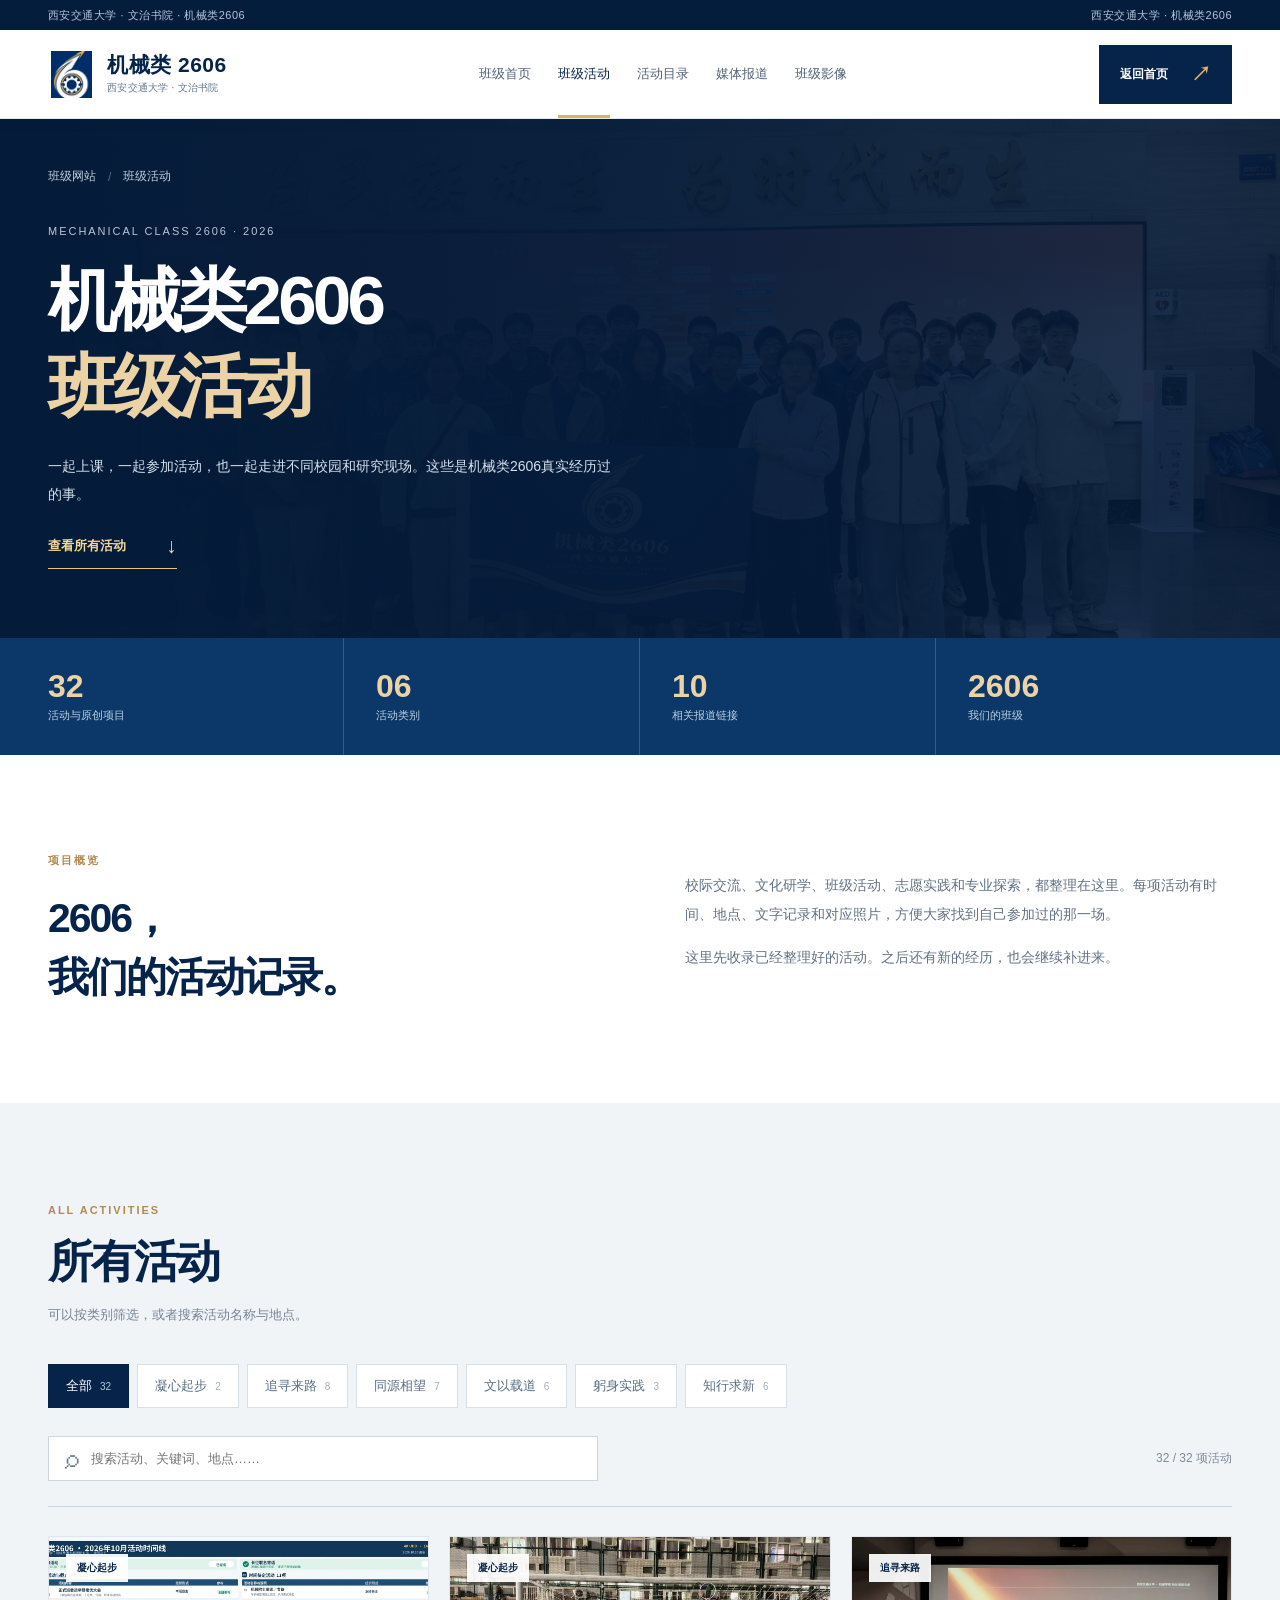
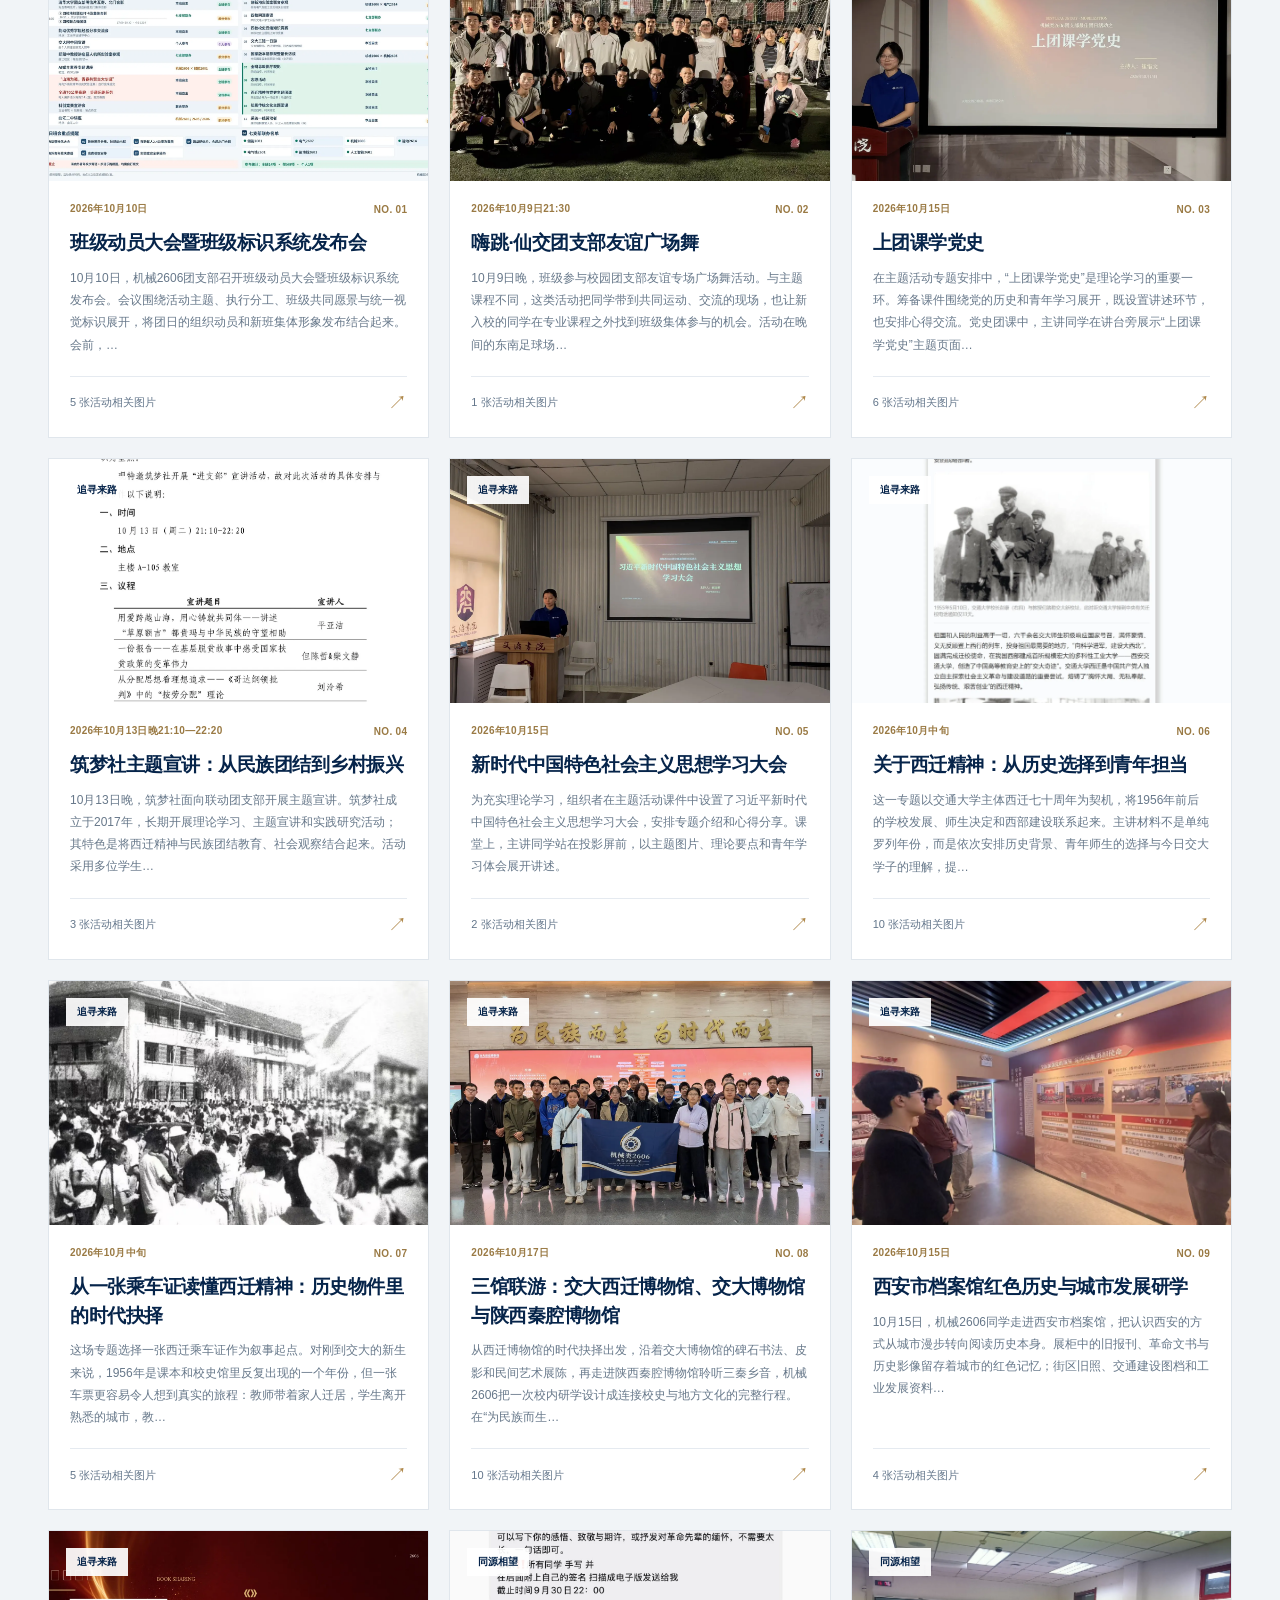
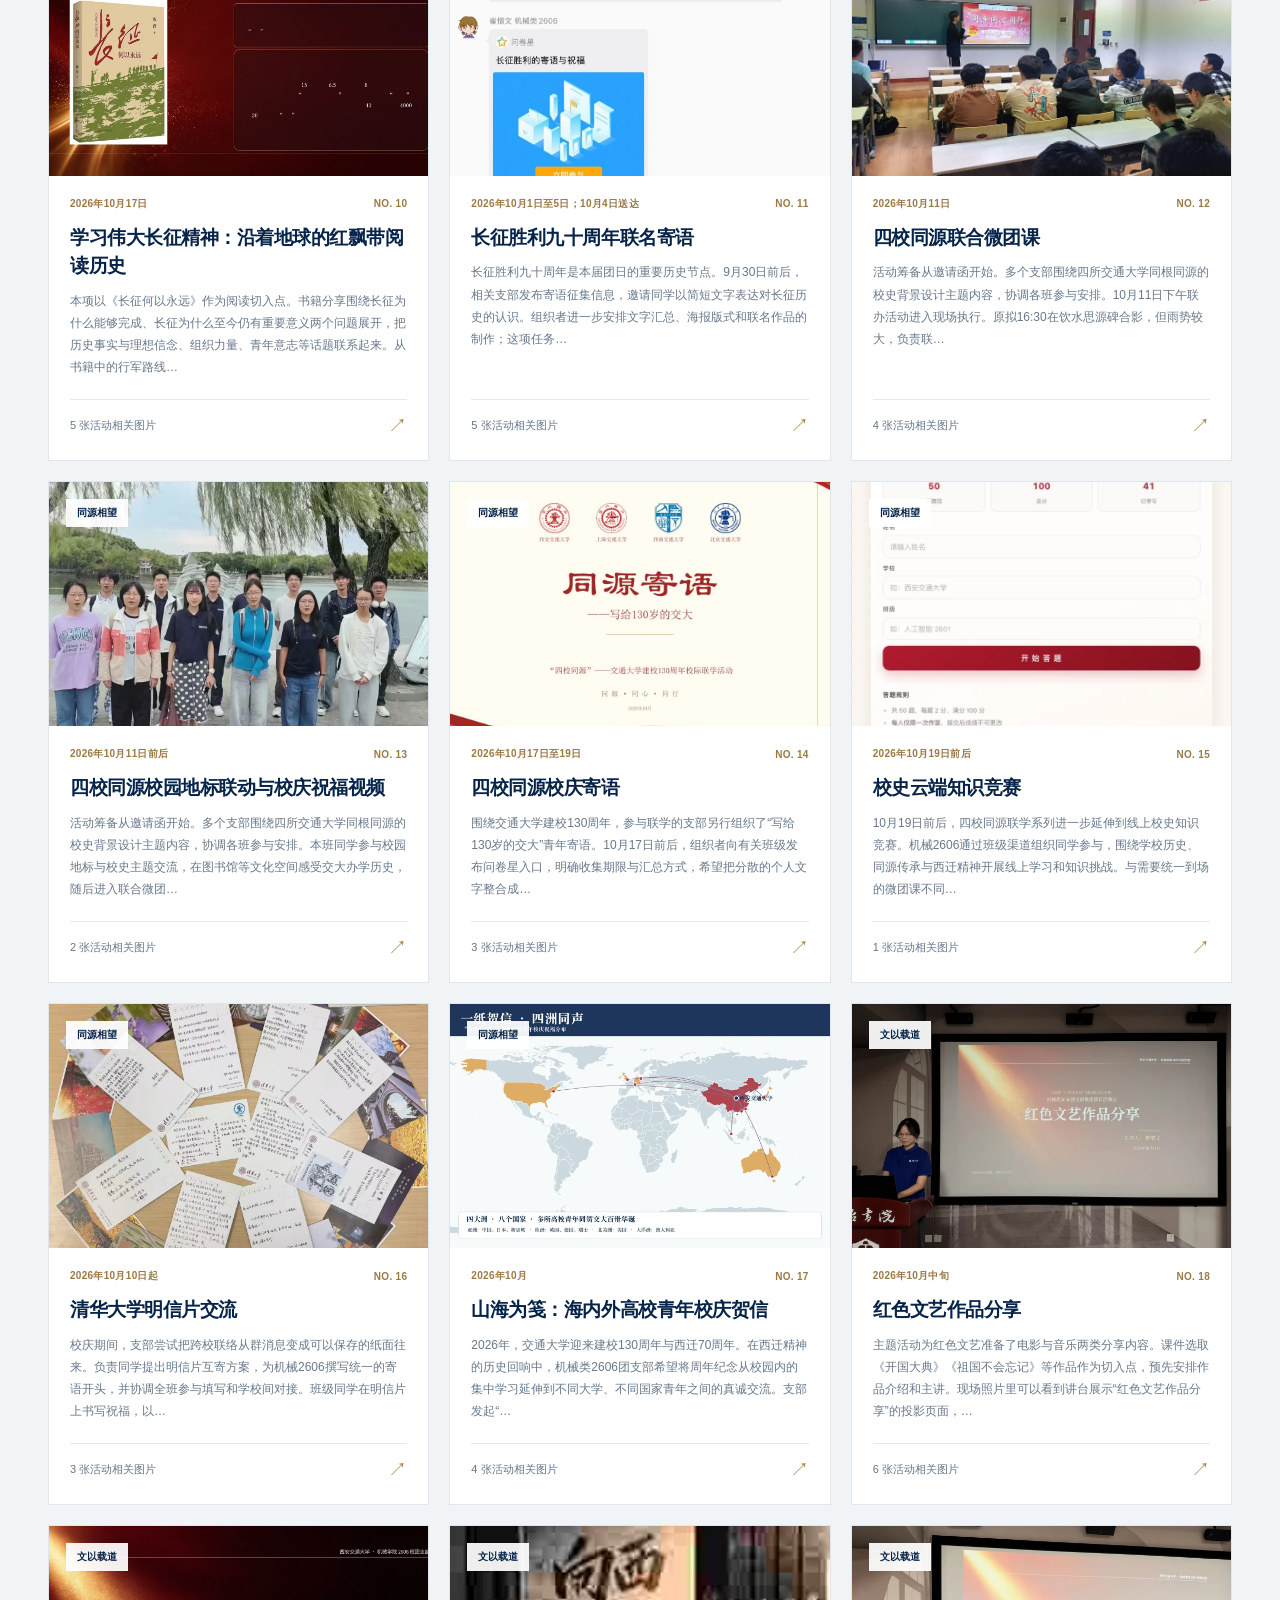
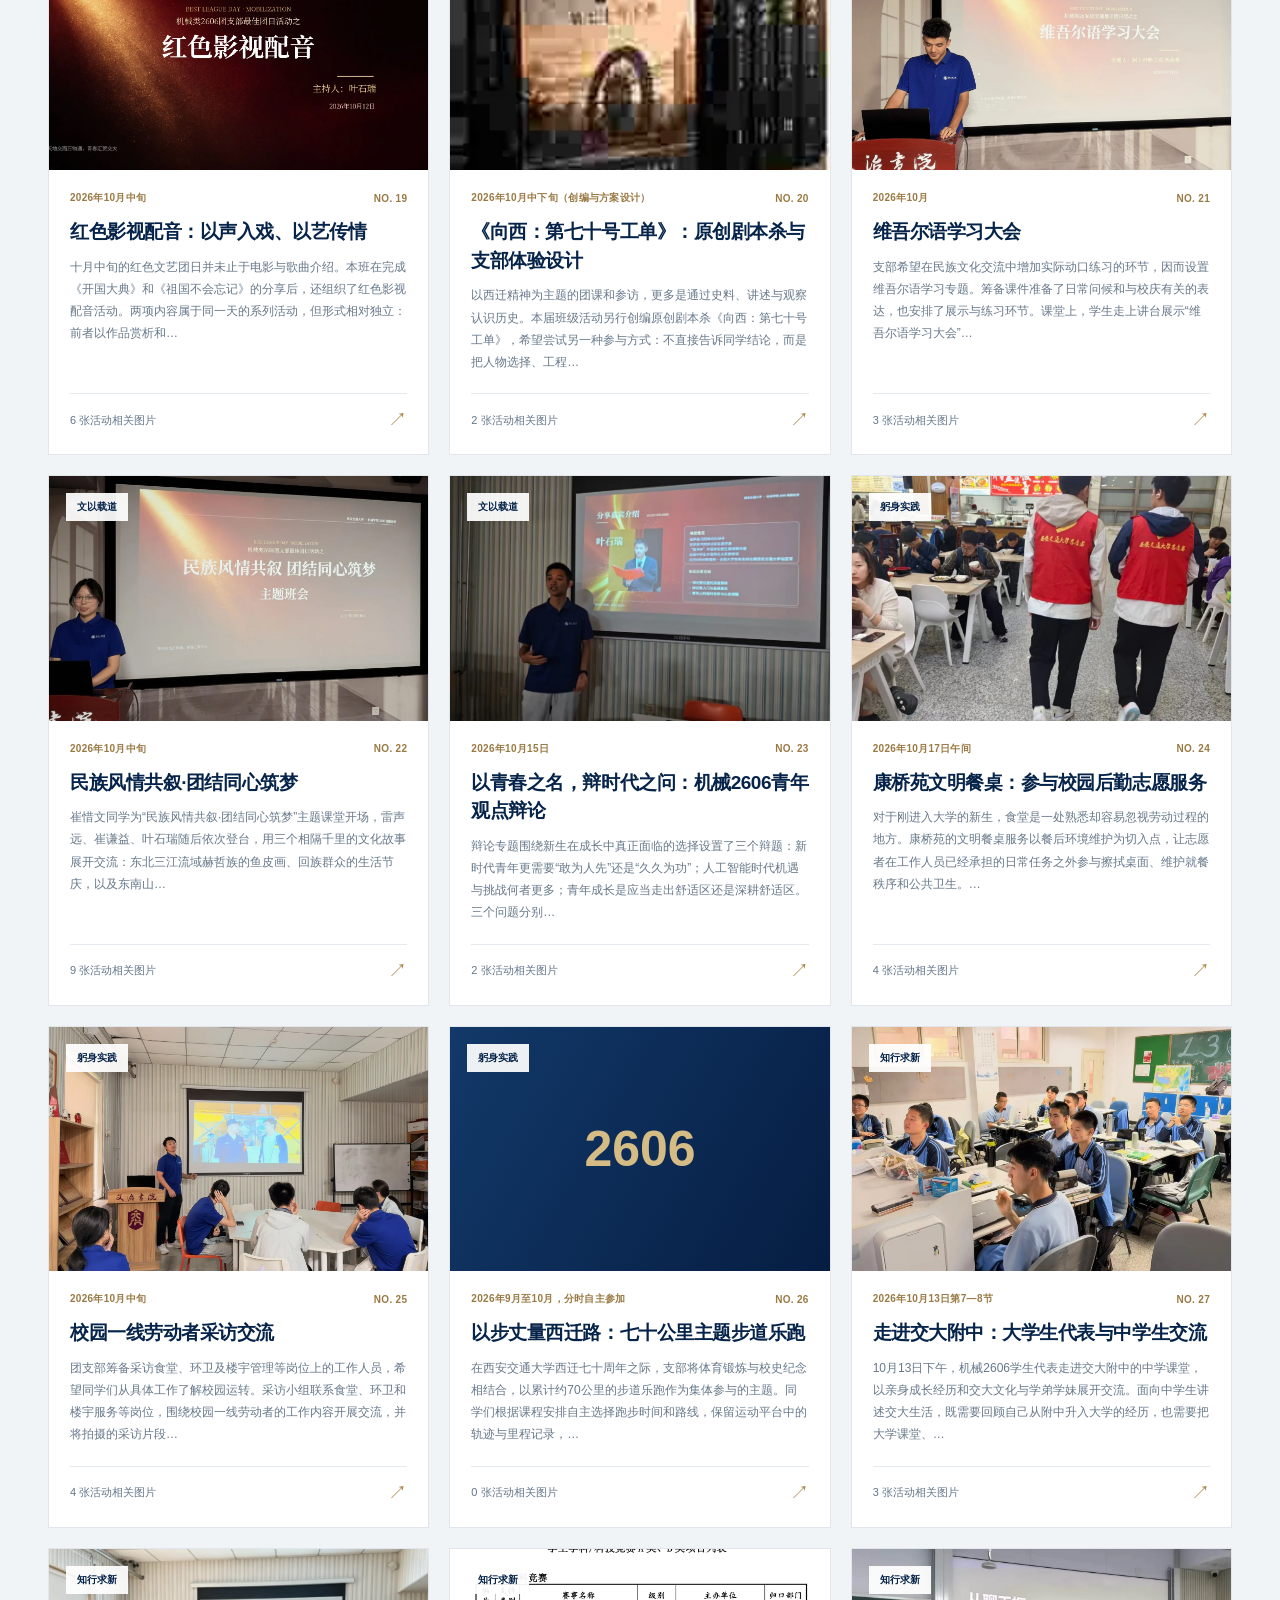
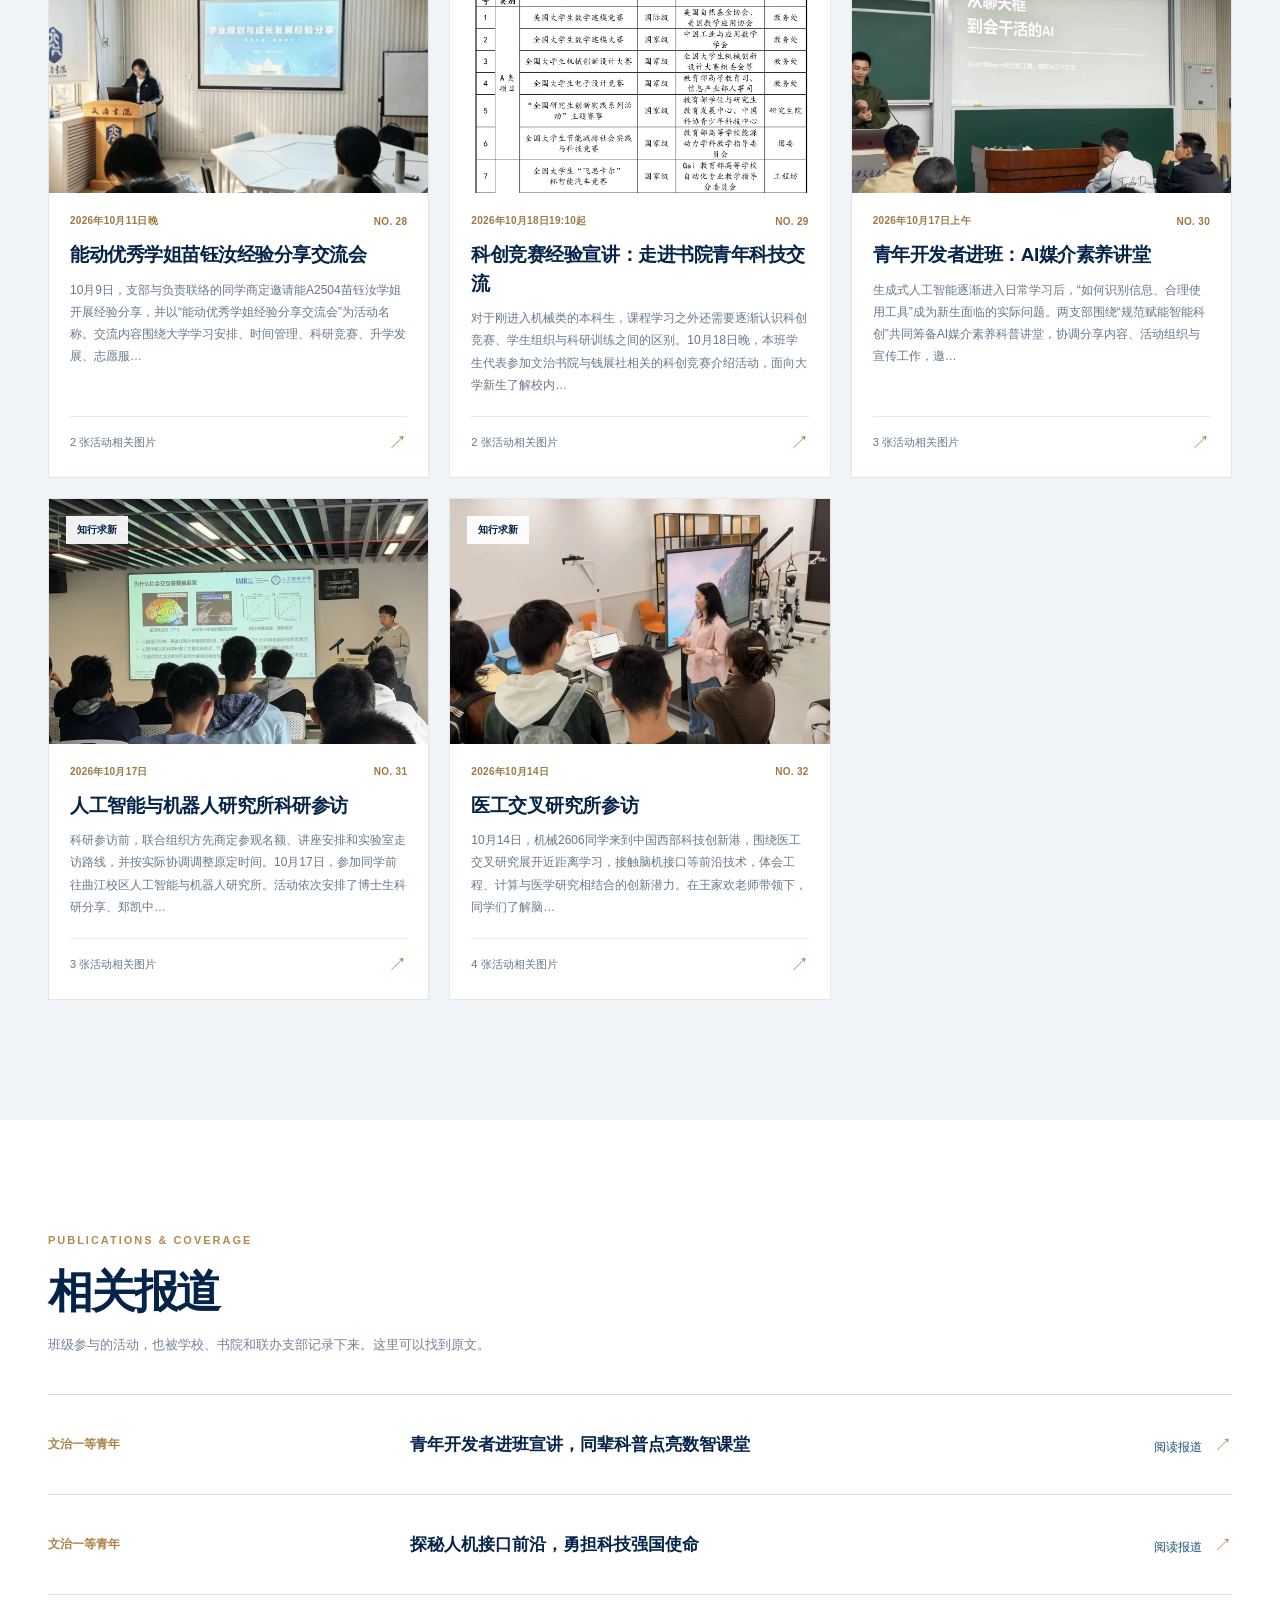
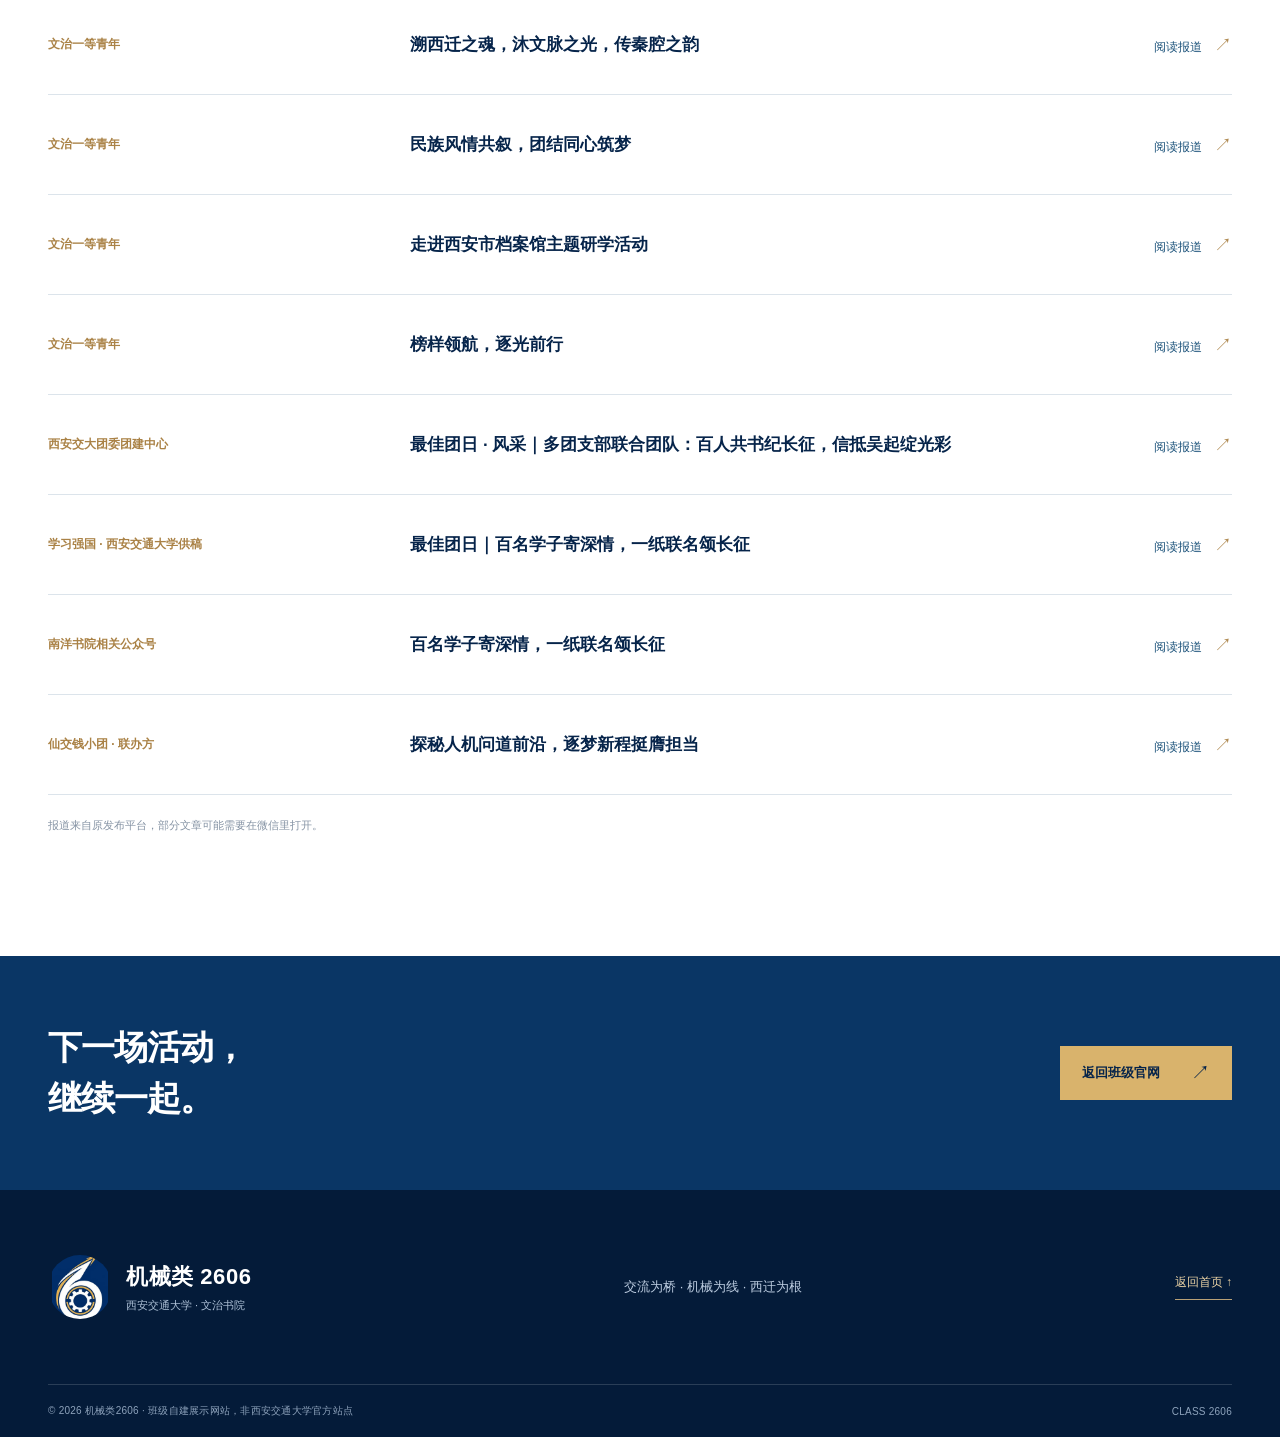
==== commit a6428a89: "Present class activities as part of 2606 homepage" ====
--- a/tuanri.html
+++ b/tuanri.html
@@ -1,62 +1 @@
-<!doctype html>
-<html lang="zh-CN"><head>
-<meta charset="utf-8"><meta name="viewport" content="width=device-width,initial-scale=1">
-<meta name="theme-color" content="#061d42">
-<title>团日成果档案｜机械类2606</title>
-<meta name="description" content="西安交通大学机械类2606最佳团日：32项活动与创编项目、六大主题篇章、活动照片和官方报道。">
-<link rel="icon" type="image/png" href="assets/emblem.png">
-<link rel="stylesheet" href="styles.css"><link rel="stylesheet" href="archive.css">
-<script src="archive-data.js" defer></script><script src="archive-app.js" defer></script>
-</head><body>
-<a href="#content" class="skip-link">跳转到正文</a>
-<div class="topbar"><div class="container topbar-inner"><span>西安交通大学 · 文治书院 · 机械类2606</span><span>2026 · 第四十一届最佳团日成果档案</span></div></div>
-<header class="header archive-header"><div class="container header-inner">
-<a href="index.html" class="brand"><img src="assets/emblem.png" width="47" height="47" alt=""><span><strong>机械类 2606</strong><small>西安交通大学 · 文治书院</small></span></a>
-<nav class="nav archive-nav" id="mainNav" aria-label="主导航"><a href="index.html">班级首页</a><a href="tuanri.html" class="active">团日档案</a><a href="tuanri.html#catalogue">活动目录</a><a href="tuanri.html#reports">媒体报道</a><a href="index.html#gallery">班级影像</a></nav>
-<a class="header-action" href="index.html">返回首页 <span>↗</span></a>
-<button id="archiveMenu" class="menu-button" aria-controls="mainNav" type="button" aria-label="展开导航" aria-expanded="false"><span></span><span></span><span></span></button>
-</div></header>
-<main id="content">
-<section id="catalogueView">
-  <div class="archive-hero">
-   <div class="archive-hero-photo"><img src="assets/hero-class.webp" alt="" aria-hidden="true"></div>
-   <div class="container archive-hero-inner"><div class="archive-breadcrumb">班级网站 <span>/</span> 第四十一届最佳团日</div>
-    <div class="archive-eyebrow">MECHANICAL CLASS 2606 · 2026</div>
-    <h1>最佳团日<br><span>成果档案</span></h1>
-    <p>以交流为桥梁，以机械为专业主线，以学科交叉为特色，以西迁精神为内核。记录机械2606这一学期的团日实践与原创成果。</p>
-    <a href="#catalogue" class="archive-jump">浏览活动目录 <span>↓</span></a>
-   </div>
-  </div>
-  <div class="archive-statbar"><div class="container archive-stats"><div><strong>32</strong><span>活动及原创创编项目</span></div><div><strong>06</strong><span>主题篇章</span></div><div><strong>10</strong><span>官方及联办报道链接</span></div><div><strong>2026</strong><span>秋 · 西安交通大学</span></div></div></div>
-  <section class="archive-intro container">
-    <div><span class="archive-overline">项目概览</span><h2>一份能够<br>继续更新的记录。</h2></div>
-    <div><p>本专题从机械类2606团支部 V100 正式成果汇编整理，按照六个篇章梳理已开展活动及原创项目。每项内容保留汇编中的时间、地点、纪实文字和对应图证，并单独提供可分享的详情页面。</p><p>科研讲座等仍在策划的安排，不作为已开展活动收录。涉及团务系统、班费、通讯录及未经确认可公开的来信原件，不向公众展示。</p></div>
-  </section>
-  <section class="archive-catalogue" id="catalogue"><div class="container">
-    <div class="archive-section-heading"><span class="archive-overline">ALL ACTIVITIES</span><h2>六大篇章 · 活动全览</h2><p>可以直接搜索活动名称，也可以按篇章查找。</p></div>
-    <div class="chapter-selector" id="chapterButtons" role="group" aria-label="选择主题篇章"></div>
-    <div class="archive-search-row"><label class="archive-search"><span aria-hidden="true"><icon>⌕</icon></span><input id="archiveSearch" type="search" placeholder="搜索活动、关键词、地点……" aria-label="搜索活动"></label><span id="archiveCounter">32 项活动</span></div>
-    <div class="archive-cards" id="archiveCards"></div>
-    <div class="archive-empty" id="archiveEmpty" hidden>没有找到匹配的活动，可以换个关键词试试。</div>
-  </div></section>
-  <section class="archive-reports" id="reports"><div class="container">
-    <div class="archive-section-heading"><span class="archive-overline">PUBLICATIONS & COVERAGE</span><h2>对外报道与成果传播</h2><p>从 V100 正式成果汇编核验台账整理，区分本班主题报道与联合活动报道；不把联办成果冒认成本班独立发表。</p></div>
-    <div id="reportsList" class="reports-list"></div>
-    <p class="reports-note">报道链接对应原发布平台；个别公众号可能要求通过微信客户端访问。链接与归属来自正式汇编 V100。</p>
-  </div></section>
-  <section class="archive-ending"><div class="container ending-inner"><h2>从这里出发，<br>我们的故事还会继续。</h2><a href="index.html" class="btn primary">返回班级官网 <span>↗</span></a></div></section>
-</section>
-<section id="detailView" class="detail-view" hidden>
- <div class="container">
-  <div class="detail-trail"><a href="index.html">班级首页</a><span>/</span><a href="tuanri.html#catalogue">团日档案</a><span>/</span><span id="detailTrailTitle">活动</span></div>
-  <div class="detail-heading"><span id="detailChapter" class="detail-tag"></span><span id="detailNumber" class="detail-id"></span><h1 id="detailTitle"></h1><p id="detailSummary" class="detail-summary"></p></div>
-  <div class="detail-meta"><div><span>活动时间</span><strong id="detailDate"></strong></div><div><span>地点 / 形式</span><strong id="detailLocation"></strong></div><div><span>组织与参与</span><strong id="detailOrganizer"></strong></div></div>
-  <div class="detail-body"><article class="detail-article"><h2>活动纪实</h2><div id="detailParagraphs"></div><div id="detailReports"></div></article><aside class="detail-aside"><div class="aside-panel"><strong>机械类 2606</strong><span>第四十一届最佳团日</span><span>资料依据：V100 正式成果汇编</span><a href="tuanri.html#catalogue">查看全部 32 项活动 ↗</a></div></aside></div>
-  <div id="detailPhotosSection" class="detail-photos-section"><div class="archive-section-heading"><span class="archive-overline">PHOTO DOCUMENTATION</span><h2>现场影像与活动资料</h2><p>对应此项活动的原始图片，按公开展示标准压缩整理。</p></div><div class="detail-photos" id="detailPhotos"></div></div>
-  <div class="detail-next"><a href="#" id="prevActivity">← 上一项活动</a><a href="tuanri.html#catalogue" class="detail-back">返回活动目录</a><a href="#" id="nextActivity">下一项活动 →</a></div>
- </div>
-</section>
-</main>
-<footer class="footer"><div class="container footer-main"><div class="footer-brand"><img src="assets/emblem.png" alt="" width="64" height="64"><div><strong>机械类 2606</strong><span>西安交通大学 · 文治书院</span></div></div><p>交流为桥 · 机械为线 · 西迁为根</p><a href="index.html">返回首页 ↑</a></div><div class="container footer-base"><span>© 2026 机械类2606 · 班级自建展示网站，非西安交通大学官方站点</span><span>ARCHIVE V100</span></div></footer>
-<dialog id="archiveLightbox" class="lightbox" aria-label="图片预览"><button id="archiveLightboxClose" class="lightbox-close" type="button" aria-label="关闭">×</button><button id="archiveLightboxPrev" class="lightbox-arrow left" type="button" aria-label="上一张">‹</button><img id="archiveLightboxImg" src="" alt=""><button id="archiveLightboxNext" class="lightbox-arrow right" type="button" aria-label="下一张">›</button><div class="lightbox-caption"><span id="archiveLightboxTitle"></span><span id="archiveLightboxCount"></span></div></dialog>
-</body></html>+<!doctype html><html lang="zh-CN"><head><meta charset="utf-8"><meta name="robots" content="noindex"><title>机械类2606班级活动</title><script>location.replace("activities.html"+location.search+location.hash)</script><noscript><meta http-equiv="refresh" content="0;url=activities.html"></noscript></head><body><a href="activities.html">进入班级活动</a></body></html>
